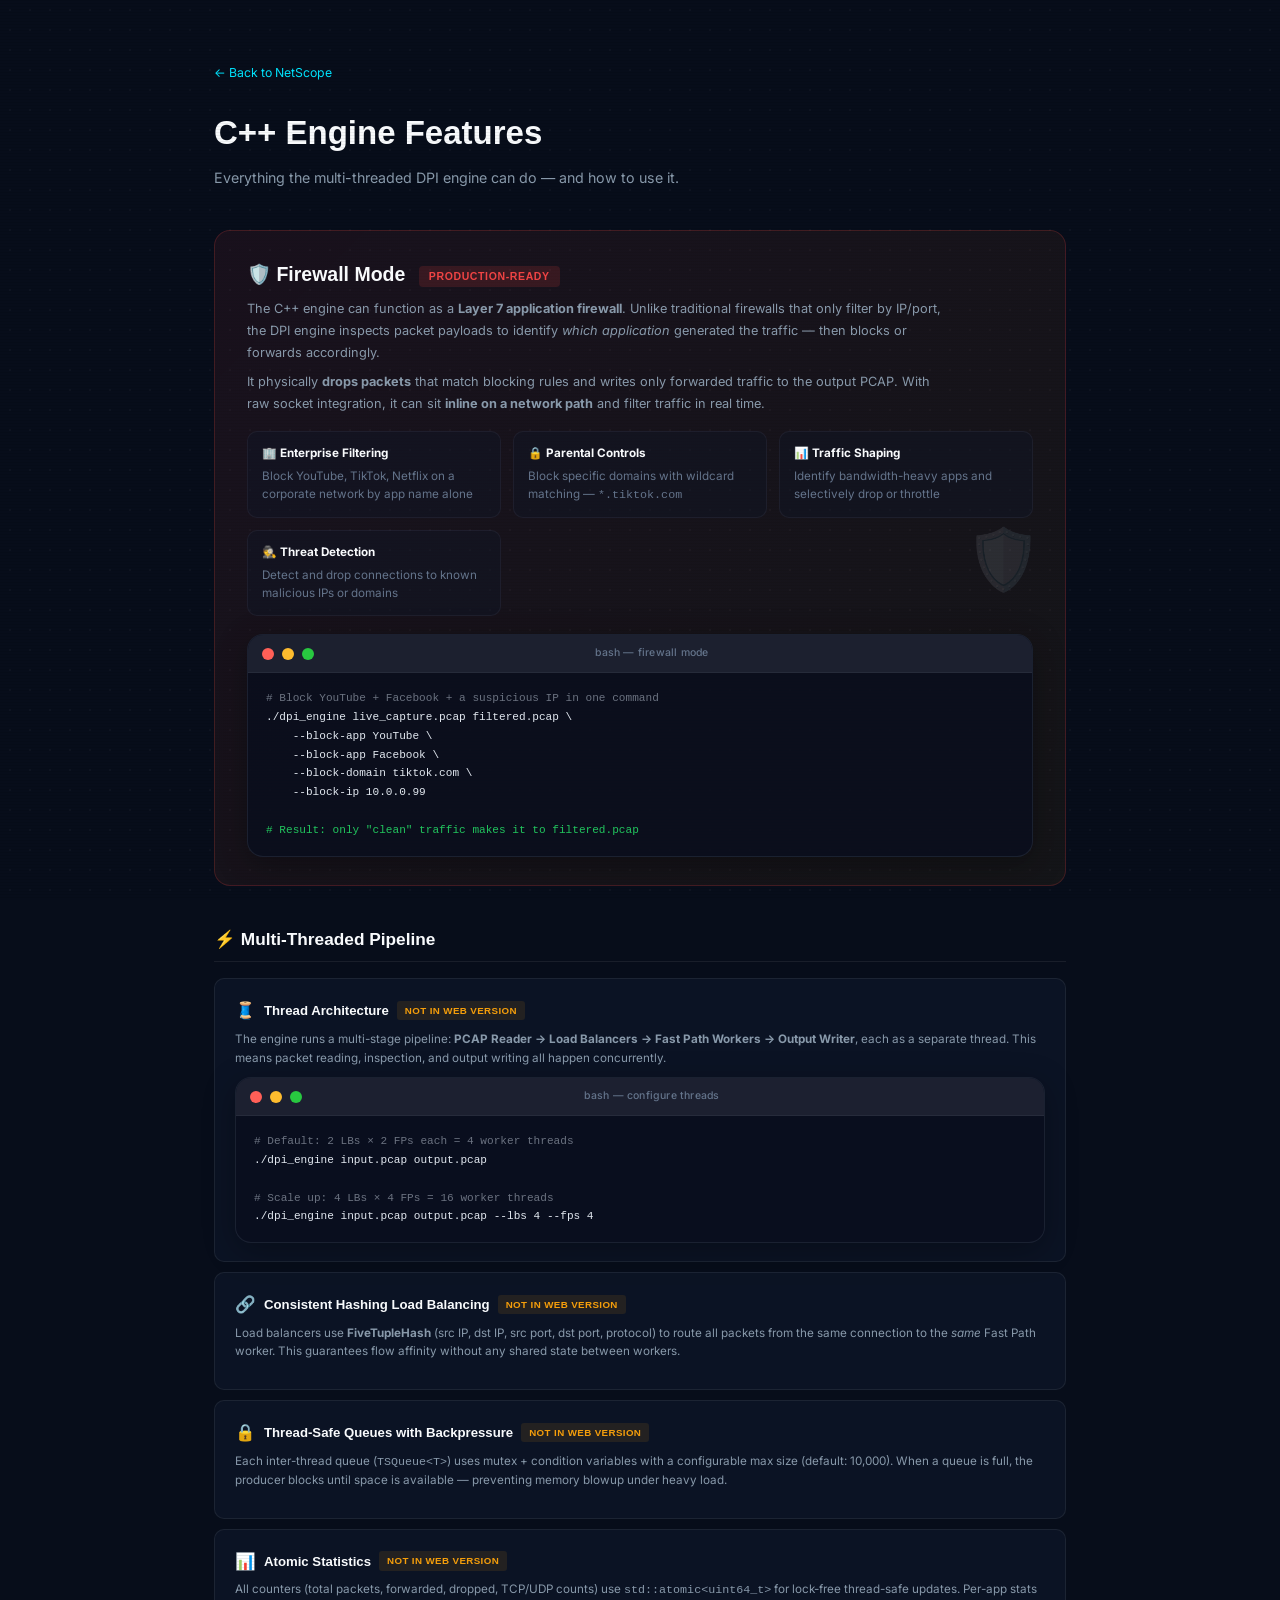
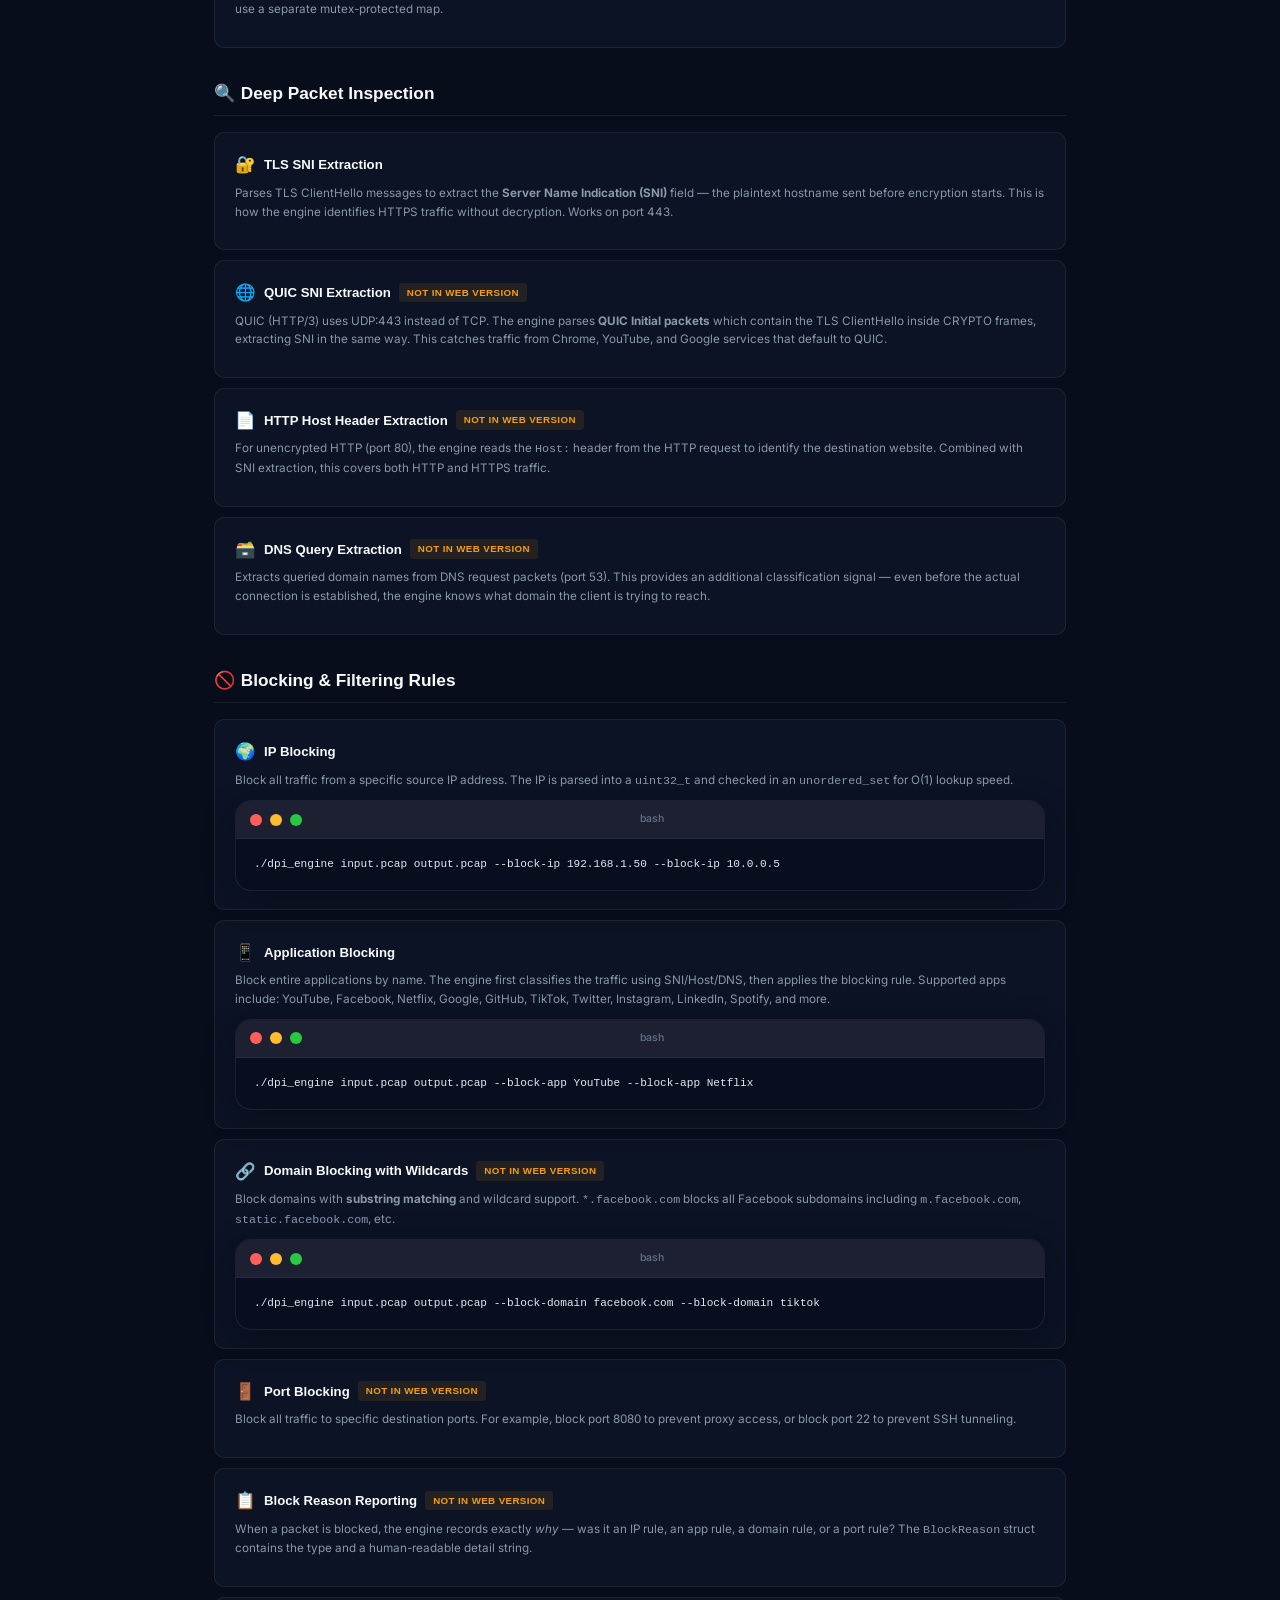
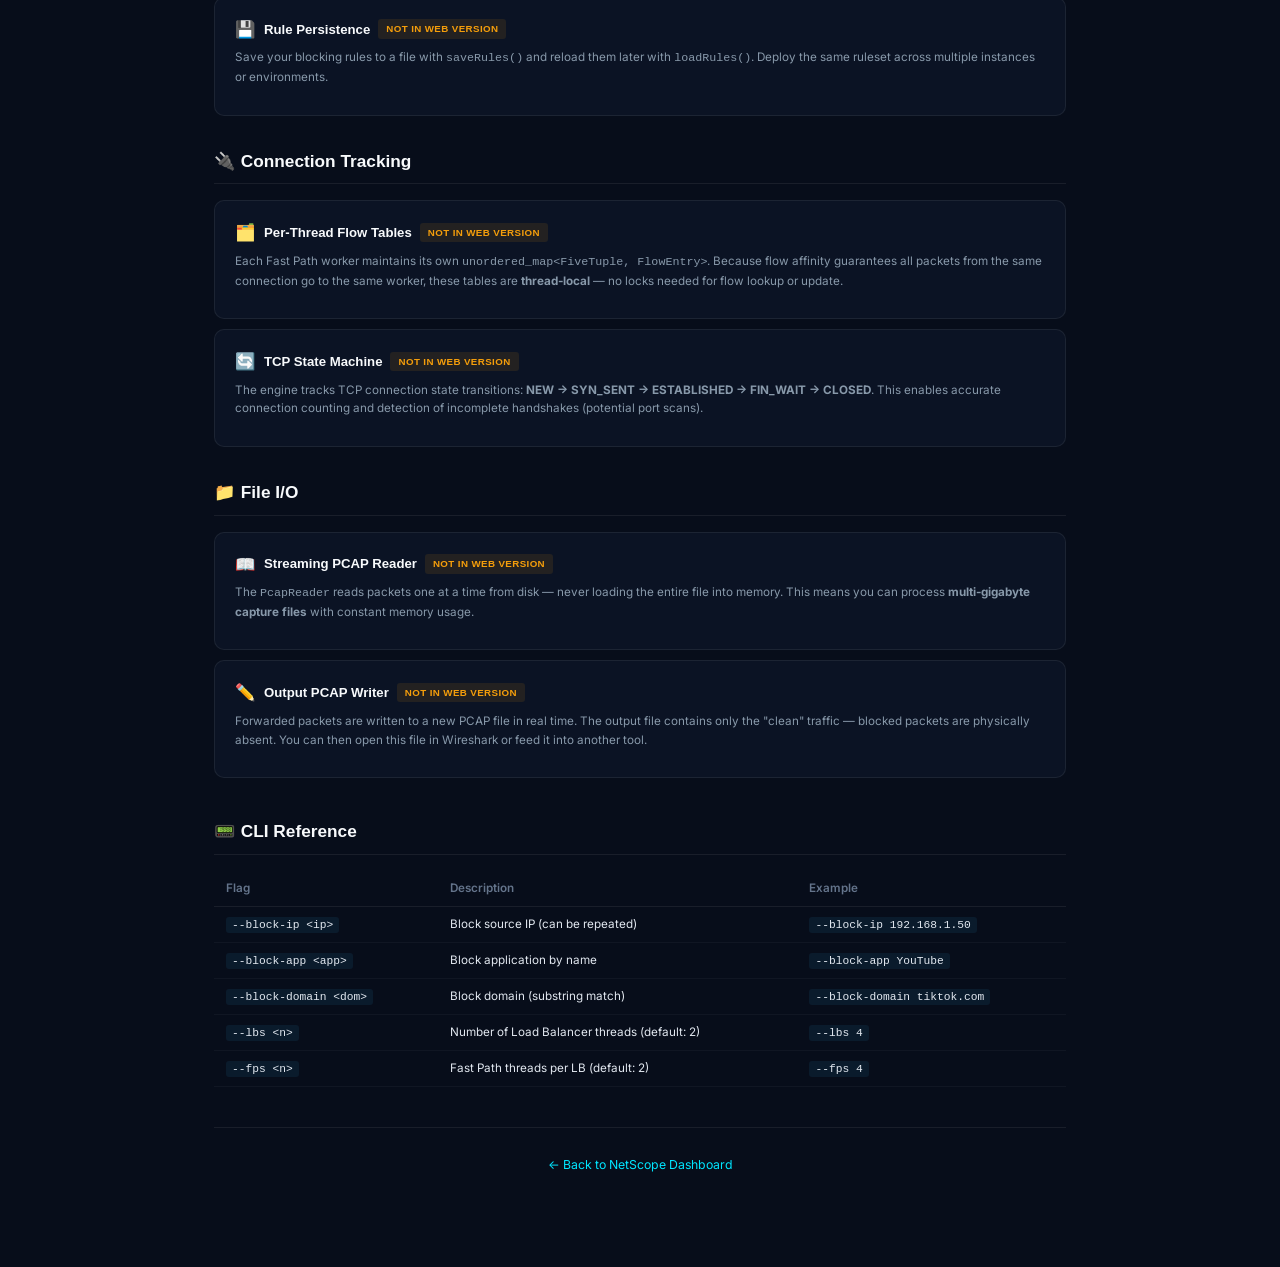
==== cpp_features/index.html @ 7f72833c "major changes in the frontend" ====
<!DOCTYPE html>
<html lang="en">

<head>
    <meta charset="UTF-8">
    <meta name="viewport" content="width=device-width, initial-scale=1.0">
    <title>NetScope — C++ Engine Features</title>
    <meta name="description" content="Full documentation of the NetScope C++ DPI Engine capabilities — multi-threaded inspection, firewall mode, QUIC parsing, and more.">
    <link rel="preconnect" href="https://fonts.googleapis.com">
    <link href="https://fonts.googleapis.com/css2?family=Inter:wght@400;500;600;700;800;900&display=swap" rel="stylesheet">
    <link rel="stylesheet" href="../style.css">
    <style>
        /* Page-specific styles */
        .cpp-page {
            max-width: 900px;
            margin: 0 auto;
            padding: 60px 24px 80px;
        }

        .cpp-page h1 {
            font-size: 2.2rem;
            font-weight: 800;
            margin-bottom: 8px;
        }

        .cpp-page .page-sub {
            color: var(--text-2);
            font-size: 0.95rem;
            margin-bottom: 40px;
        }

        .back-link {
            display: inline-flex;
            align-items: center;
            gap: 6px;
            color: var(--accent);
            font-size: 0.82rem;
            text-decoration: none;
            margin-bottom: 24px;
            transition: color 0.2s;
        }

        .back-link:hover { color: var(--text-0); }

        /* Firewall Banner */
        .firewall-banner {
            background: linear-gradient(135deg, rgba(239,68,68,0.08), rgba(245,158,11,0.06));
            border: 1px solid rgba(239, 68, 68, 0.2);
            border-radius: var(--radius-md);
            padding: 28px 32px;
            margin-bottom: 40px;
            position: relative;
            overflow: hidden;
        }

        .firewall-banner::before {
            content: '🛡️';
            position: absolute;
            right: 24px;
            top: 50%;
            transform: translateY(-50%);
            font-size: 4rem;
            opacity: 0.12;
        }

        .firewall-banner h2 {
            font-size: 1.3rem;
            font-weight: 700;
            color: var(--text-0);
            margin-bottom: 8px;
        }

        .firewall-banner .fire-tag {
            display: inline-block;
            background: rgba(239, 68, 68, 0.15);
            color: #ef4444;
            padding: 2px 10px;
            border-radius: 4px;
            font-size: 0.7rem;
            font-weight: 700;
            letter-spacing: 0.06em;
            margin-left: 8px;
            vertical-align: middle;
        }

        .firewall-banner p {
            color: var(--text-2);
            font-size: 0.85rem;
            line-height: 1.7;
            max-width: 700px;
        }

        .firewall-banner .fw-use-cases {
            display: grid;
            grid-template-columns: repeat(auto-fit, minmax(200px, 1fr));
            gap: 12px;
            margin-top: 16px;
        }

        .fw-use-case {
            background: rgba(15, 23, 42, 0.4);
            border: 1px solid rgba(148, 163, 184, 0.08);
            border-radius: var(--radius-sm);
            padding: 12px 14px;
            font-size: 0.78rem;
        }

        .fw-use-case strong {
            color: var(--text-0);
            display: block;
            margin-bottom: 4px;
        }

        .fw-use-case span {
            color: var(--text-3);
        }

        /* Feature cards */
        .feature-section {
            margin-bottom: 32px;
        }

        .feature-section h2 {
            font-size: 1.15rem;
            font-weight: 700;
            color: var(--text-0);
            margin-bottom: 16px;
            padding-bottom: 8px;
            border-bottom: 1px solid var(--surface-border);
        }

        .feature-card {
            background: var(--surface);
            border: 1px solid var(--surface-border);
            border-radius: var(--radius-sm);
            padding: 18px 20px;
            margin-bottom: 10px;
            transition: border-color 0.2s;
        }

        .feature-card:hover {
            border-color: rgba(148, 163, 184, 0.2);
        }

        .feature-card h3 {
            font-size: 0.88rem;
            font-weight: 700;
            color: var(--text-0);
            margin-bottom: 6px;
            display: flex;
            align-items: center;
            gap: 8px;
        }

        .feature-card h3 .feat-icon {
            font-size: 1.1rem;
        }

        .feature-card p {
            color: var(--text-2);
            font-size: 0.78rem;
            line-height: 1.6;
            margin-bottom: 10px;
        }

        .feature-card .not-in-web {
            display: inline-block;
            background: rgba(245, 158, 11, 0.1);
            color: #f59e0b;
            padding: 2px 8px;
            border-radius: 3px;
            font-size: 0.65rem;
            font-weight: 600;
            letter-spacing: 0.04em;
        }

        /* CLI ref */
        .cli-ref {
            margin-top: 40px;
        }

        .cli-ref h2 {
            font-size: 1.15rem;
            font-weight: 700;
            margin-bottom: 16px;
            padding-bottom: 8px;
            border-bottom: 1px solid var(--surface-border);
        }

        .cli-table {
            width: 100%;
            border-collapse: collapse;
            font-size: 0.78rem;
        }

        .cli-table th {
            text-align: left;
            color: var(--text-3);
            font-weight: 600;
            padding: 8px 12px;
            border-bottom: 1px solid var(--surface-border);
        }

        .cli-table td {
            padding: 8px 12px;
            border-bottom: 1px solid rgba(148,163,184,0.06);
            color: var(--text-1);
        }

        .cli-table code {
            background: rgba(56,189,248,0.08);
            padding: 2px 6px;
            border-radius: 3px;
            font-size: 0.75rem;
        }

        .cli-table tr:hover td {
            background: rgba(15, 23, 42, 0.3);
        }
    </style>
</head>

<body>
    <div class="cpp-page">
        <a href="../" class="back-link">← Back to NetScope</a>

        <h1>C++ Engine Features</h1>
        <p class="page-sub">Everything the multi-threaded DPI engine can do — and how to use it.</p>

        <!-- ── Firewall Banner ── -->
        <div class="firewall-banner">
            <h2>🛡️ Firewall Mode <span class="fire-tag">PRODUCTION-READY</span></h2>
            <p>The C++ engine can function as a <strong>Layer 7 application firewall</strong>. Unlike traditional
                firewalls that only filter by IP/port, the DPI engine inspects packet payloads to identify
                <em>which application</em> generated the traffic — then blocks or forwards accordingly.</p>
            <p style="margin-top:8px;">It physically <strong>drops packets</strong> that match blocking rules
                and writes only forwarded traffic to the output PCAP. With raw socket integration,
                it can sit <strong>inline on a network path</strong> and filter traffic in real time.</p>

            <div class="fw-use-cases">
                <div class="fw-use-case">
                    <strong>🏢 Enterprise Filtering</strong>
                    <span>Block YouTube, TikTok, Netflix on a corporate network by app name alone</span>
                </div>
                <div class="fw-use-case">
                    <strong>🔒 Parental Controls</strong>
                    <span>Block specific domains with wildcard matching — <code>*.tiktok.com</code></span>
                </div>
                <div class="fw-use-case">
                    <strong>📊 Traffic Shaping</strong>
                    <span>Identify bandwidth-heavy apps and selectively drop or throttle</span>
                </div>
                <div class="fw-use-case">
                    <strong>🕵️ Threat Detection</strong>
                    <span>Detect and drop connections to known malicious IPs or domains</span>
                </div>
            </div>

            <div style="margin-top: 18px;">
                <div class="terminal-window">
                    <div class="terminal-bar">
                        <span class="terminal-dot dot-red"></span>
                        <span class="terminal-dot dot-yellow"></span>
                        <span class="terminal-dot dot-green"></span>
                        <span class="terminal-title">bash — firewall mode</span>
                    </div>
                    <pre class="code-block"><span style="color:#6b7280;"># Block YouTube + Facebook + a suspicious IP in one command</span>
./dpi_engine live_capture.pcap filtered.pcap \
    --block-app YouTube \
    --block-app Facebook \
    --block-domain tiktok.com \
    --block-ip 10.0.0.99

<span style="color:#22c55e;"># Result: only "clean" traffic makes it to filtered.pcap</span></pre>
                </div>
            </div>
        </div>

        <!-- ── Multi-Threading ── -->
        <div class="feature-section">
            <h2>⚡ Multi-Threaded Pipeline</h2>

            <div class="feature-card">
                <h3><span class="feat-icon">🧵</span> Thread Architecture
                    <span class="not-in-web">NOT IN WEB VERSION</span></h3>
                <p>The engine runs a multi-stage pipeline: <strong>PCAP Reader → Load Balancers → Fast Path Workers → Output Writer</strong>,
                    each as a separate thread. This means packet reading, inspection, and output writing all happen concurrently.</p>
                <div class="terminal-window">
                    <div class="terminal-bar">
                        <span class="terminal-dot dot-red"></span>
                        <span class="terminal-dot dot-yellow"></span>
                        <span class="terminal-dot dot-green"></span>
                        <span class="terminal-title">bash — configure threads</span>
                    </div>
                    <pre class="code-block"><span style="color:#6b7280;"># Default: 2 LBs × 2 FPs each = 4 worker threads</span>
./dpi_engine input.pcap output.pcap

<span style="color:#6b7280;"># Scale up: 4 LBs × 4 FPs = 16 worker threads</span>
./dpi_engine input.pcap output.pcap --lbs 4 --fps 4</pre>
                </div>
            </div>

            <div class="feature-card">
                <h3><span class="feat-icon">🔗</span> Consistent Hashing Load Balancing
                    <span class="not-in-web">NOT IN WEB VERSION</span></h3>
                <p>Load balancers use <strong>FiveTupleHash</strong> (src IP, dst IP, src port, dst port, protocol) to route
                    all packets from the same connection to the <em>same</em> Fast Path worker. This guarantees
                    flow affinity without any shared state between workers.</p>
            </div>

            <div class="feature-card">
                <h3><span class="feat-icon">🔒</span> Thread-Safe Queues with Backpressure
                    <span class="not-in-web">NOT IN WEB VERSION</span></h3>
                <p>Each inter-thread queue (<code>TSQueue&lt;T&gt;</code>) uses mutex + condition variables with a
                    configurable max size (default: 10,000). When a queue is full, the producer blocks until space
                    is available — preventing memory blowup under heavy load.</p>
            </div>

            <div class="feature-card">
                <h3><span class="feat-icon">📊</span> Atomic Statistics
                    <span class="not-in-web">NOT IN WEB VERSION</span></h3>
                <p>All counters (total packets, forwarded, dropped, TCP/UDP counts) use <code>std::atomic&lt;uint64_t&gt;</code>
                    for lock-free thread-safe updates. Per-app stats use a separate mutex-protected map.</p>
            </div>
        </div>

        <!-- ── Deep Packet Inspection ── -->
        <div class="feature-section">
            <h2>🔍 Deep Packet Inspection</h2>

            <div class="feature-card">
                <h3><span class="feat-icon">🔐</span> TLS SNI Extraction</h3>
                <p>Parses TLS ClientHello messages to extract the <strong>Server Name Indication (SNI)</strong> field — the
                    plaintext hostname sent before encryption starts. This is how the engine identifies HTTPS traffic
                    without decryption. Works on port 443.</p>
            </div>

            <div class="feature-card">
                <h3><span class="feat-icon">🌐</span> QUIC SNI Extraction
                    <span class="not-in-web">NOT IN WEB VERSION</span></h3>
                <p>QUIC (HTTP/3) uses UDP:443 instead of TCP. The engine parses <strong>QUIC Initial packets</strong>
                    which contain the TLS ClientHello inside CRYPTO frames, extracting SNI in the same way.
                    This catches traffic from Chrome, YouTube, and Google services that default to QUIC.</p>
            </div>

            <div class="feature-card">
                <h3><span class="feat-icon">📄</span> HTTP Host Header Extraction
                    <span class="not-in-web">NOT IN WEB VERSION</span></h3>
                <p>For unencrypted HTTP (port 80), the engine reads the <code>Host:</code> header from the HTTP request
                    to identify the destination website. Combined with SNI extraction, this covers both HTTP and HTTPS traffic.</p>
            </div>

            <div class="feature-card">
                <h3><span class="feat-icon">🗃️</span> DNS Query Extraction
                    <span class="not-in-web">NOT IN WEB VERSION</span></h3>
                <p>Extracts queried domain names from DNS request packets (port 53). This provides an additional
                    classification signal — even before the actual connection is established, the engine knows
                    what domain the client is trying to reach.</p>
            </div>
        </div>

        <!-- ── Blocking & Filtering ── -->
        <div class="feature-section">
            <h2>🚫 Blocking & Filtering Rules</h2>

            <div class="feature-card">
                <h3><span class="feat-icon">🌍</span> IP Blocking</h3>
                <p>Block all traffic from a specific source IP address. The IP is parsed into a <code>uint32_t</code>
                    and checked in an <code>unordered_set</code> for O(1) lookup speed.</p>
                <div class="terminal-window">
                    <div class="terminal-bar">
                        <span class="terminal-dot dot-red"></span>
                        <span class="terminal-dot dot-yellow"></span>
                        <span class="terminal-dot dot-green"></span>
                        <span class="terminal-title">bash</span>
                    </div>
                    <pre class="code-block">./dpi_engine input.pcap output.pcap --block-ip 192.168.1.50 --block-ip 10.0.0.5</pre>
                </div>
            </div>

            <div class="feature-card">
                <h3><span class="feat-icon">📱</span> Application Blocking</h3>
                <p>Block entire applications by name. The engine first classifies the traffic using SNI/Host/DNS,
                    then applies the blocking rule. Supported apps include: YouTube, Facebook, Netflix, Google, GitHub,
                    TikTok, Twitter, Instagram, LinkedIn, Spotify, and more.</p>
                <div class="terminal-window">
                    <div class="terminal-bar">
                        <span class="terminal-dot dot-red"></span>
                        <span class="terminal-dot dot-yellow"></span>
                        <span class="terminal-dot dot-green"></span>
                        <span class="terminal-title">bash</span>
                    </div>
                    <pre class="code-block">./dpi_engine input.pcap output.pcap --block-app YouTube --block-app Netflix</pre>
                </div>
            </div>

            <div class="feature-card">
                <h3><span class="feat-icon">🔗</span> Domain Blocking with Wildcards
                    <span class="not-in-web">NOT IN WEB VERSION</span></h3>
                <p>Block domains with <strong>substring matching</strong> and wildcard support.
                    <code>*.facebook.com</code> blocks all Facebook subdomains including
                    <code>m.facebook.com</code>, <code>static.facebook.com</code>, etc.</p>
                <div class="terminal-window">
                    <div class="terminal-bar">
                        <span class="terminal-dot dot-red"></span>
                        <span class="terminal-dot dot-yellow"></span>
                        <span class="terminal-dot dot-green"></span>
                        <span class="terminal-title">bash</span>
                    </div>
                    <pre class="code-block">./dpi_engine input.pcap output.pcap --block-domain facebook.com --block-domain tiktok</pre>
                </div>
            </div>

            <div class="feature-card">
                <h3><span class="feat-icon">🚪</span> Port Blocking
                    <span class="not-in-web">NOT IN WEB VERSION</span></h3>
                <p>Block all traffic to specific destination ports. For example, block port 8080 to prevent proxy access,
                    or block port 22 to prevent SSH tunneling.</p>
            </div>

            <div class="feature-card">
                <h3><span class="feat-icon">📋</span> Block Reason Reporting
                    <span class="not-in-web">NOT IN WEB VERSION</span></h3>
                <p>When a packet is blocked, the engine records exactly <em>why</em> — was it an IP rule, an app rule,
                    a domain rule, or a port rule? The <code>BlockReason</code> struct contains the type and a human-readable
                    detail string.</p>
            </div>

            <div class="feature-card">
                <h3><span class="feat-icon">💾</span> Rule Persistence
                    <span class="not-in-web">NOT IN WEB VERSION</span></h3>
                <p>Save your blocking rules to a file with <code>saveRules()</code> and reload them later with
                    <code>loadRules()</code>. Deploy the same ruleset across multiple instances or environments.</p>
            </div>
        </div>

        <!-- ── Connection Tracking ── -->
        <div class="feature-section">
            <h2>🔌 Connection Tracking</h2>

            <div class="feature-card">
                <h3><span class="feat-icon">🗂️</span> Per-Thread Flow Tables
                    <span class="not-in-web">NOT IN WEB VERSION</span></h3>
                <p>Each Fast Path worker maintains its own <code>unordered_map&lt;FiveTuple, FlowEntry&gt;</code>.
                    Because flow affinity guarantees all packets from the same connection go to the same worker,
                    these tables are <strong>thread-local</strong> — no locks needed for flow lookup or update.</p>
            </div>

            <div class="feature-card">
                <h3><span class="feat-icon">🔄</span> TCP State Machine
                    <span class="not-in-web">NOT IN WEB VERSION</span></h3>
                <p>The engine tracks TCP connection state transitions: <strong>NEW → SYN_SENT → ESTABLISHED → FIN_WAIT → CLOSED</strong>.
                    This enables accurate connection counting and detection of incomplete handshakes (potential port scans).</p>
            </div>
        </div>

        <!-- ── I/O ── -->
        <div class="feature-section">
            <h2>📁 File I/O</h2>

            <div class="feature-card">
                <h3><span class="feat-icon">📖</span> Streaming PCAP Reader
                    <span class="not-in-web">NOT IN WEB VERSION</span></h3>
                <p>The <code>PcapReader</code> reads packets one at a time from disk — never loading the entire file
                    into memory. This means you can process <strong>multi-gigabyte capture files</strong> with constant
                    memory usage.</p>
            </div>

            <div class="feature-card">
                <h3><span class="feat-icon">✏️</span> Output PCAP Writer
                    <span class="not-in-web">NOT IN WEB VERSION</span></h3>
                <p>Forwarded packets are written to a new PCAP file in real time. The output file contains only the
                    "clean" traffic — blocked packets are physically absent. You can then open this file in
                    Wireshark or feed it into another tool.</p>
            </div>
        </div>

        <!-- ── CLI Reference ── -->
        <div class="cli-ref">
            <h2>📟 CLI Reference</h2>
            <table class="cli-table">
                <thead>
                    <tr>
                        <th>Flag</th>
                        <th>Description</th>
                        <th>Example</th>
                    </tr>
                </thead>
                <tbody>
                    <tr>
                        <td><code>--block-ip &lt;ip&gt;</code></td>
                        <td>Block source IP (can be repeated)</td>
                        <td><code>--block-ip 192.168.1.50</code></td>
                    </tr>
                    <tr>
                        <td><code>--block-app &lt;app&gt;</code></td>
                        <td>Block application by name</td>
                        <td><code>--block-app YouTube</code></td>
                    </tr>
                    <tr>
                        <td><code>--block-domain &lt;dom&gt;</code></td>
                        <td>Block domain (substring match)</td>
                        <td><code>--block-domain tiktok.com</code></td>
                    </tr>
                    <tr>
                        <td><code>--lbs &lt;n&gt;</code></td>
                        <td>Number of Load Balancer threads (default: 2)</td>
                        <td><code>--lbs 4</code></td>
                    </tr>
                    <tr>
                        <td><code>--fps &lt;n&gt;</code></td>
                        <td>Fast Path threads per LB (default: 2)</td>
                        <td><code>--fps 4</code></td>
                    </tr>
                </tbody>
            </table>
        </div>

        <div style="margin-top:40px;padding-top:24px;border-top:1px solid var(--surface-border);text-align:center;">
            <a href="../" class="back-link">← Back to NetScope Dashboard</a>
        </div>
    </div>
</body>

</html>
---- style.css ----
/* ═══════════════════════════════════════════════════════════════════════════
   DPI Dashboard — Premium Dark Theme
   ═══════════════════════════════════════════════════════════════════════════ */

/* ─── Design Tokens ───────────────────────────────────────────────────────── */

:root {
    /* Background layers - Cyberpunk Industrial */
    --bg-0: #070d1a;
    --bg-1: #0f172a;
    --bg-2: #1e293b;
    --bg-3: #334155;

    /* Surface (glassmorphism) - More frosted, sharper borders */
    --surface: rgba(15, 23, 42, 0.65);
    --surface-hover: rgba(30, 41, 59, 0.75);
    --surface-border: rgba(255, 255, 255, 0.07);
    --surface-glow: rgba(0, 229, 255, 0.08);

    /* Text */
    --text-0: #f8fafc;
    --text-1: #e2e8f0;
    --text-2: #8899aa;
    --text-3: #64748b;

    /* Accents - Cyberpunk/Neon vibes */
    --accent: #00e5ff;
    --accent-dim: #00a8cc;
    --accent-glow: rgba(0, 229, 255, 0.35);
    --accent-sec: #ff3d6e;
    --success: #10b981;
    --danger: #f43f5e;
    --warning: #f59e0b;

    /* Gradients */
    --brand-grad: linear-gradient(135deg, var(--accent), var(--accent-sec));

    /* Radius & Spacing */
    --radius-sm: 10px;
    --radius-md: 16px;
    --radius-lg: 24px;

    /* Transitions */
    --ease: cubic-bezier(0.16, 1, 0.3, 1);
}

/* ─── Reset & Base ────────────────────────────────────────────────────────── */

*,
*::before,
*::after {
    box-sizing: border-box;
    margin: 0;
    padding: 0;
}

html {
    font-size: 15px;
    scroll-behavior: smooth;
}

body {
    font-family: 'Inter', -apple-system, BlinkMacSystemFont, sans-serif;
    background: var(--bg-0);
    color: var(--text-1);
    line-height: 1.6;
    min-height: 100vh;
    overflow-x: hidden;
}

body::before {
    content: '';
    position: fixed;
    inset: 0;
    background-image: 
        radial-gradient(rgba(255, 255, 255, 0.03) 1px, transparent 1px),
        linear-gradient(rgba(0, 0, 0, 0.05) 1px, transparent 1px);
    background-size: 20px 20px, 100% 3px;
    pointer-events: none;
    z-index: 0;
}

/* ─── Typography ──────────────────────────────────────────────────────────── */

h1,
h2,
h3,
h4 {
    font-family: 'Syne', sans-serif;
    color: var(--text-0);
    font-weight: 700;
}

.gradient-text {
    color: var(--accent);
    text-shadow: 0 0 20px rgba(0, 229, 255, 0.4);
}

@keyframes gradientShift {
    0% { background-position: 0% 50%; }
    50% { background-position: 100% 50%; }
    100% { background-position: 0% 50%; }
}

/* ─── Layout ──────────────────────────────────────────────────────────────── */

.app-container {
    position: relative;
    z-index: 1;
    max-width: 1440px;
    margin: 0 auto;
    padding: 24px 28px 60px;
}

/* ─── Header ──────────────────────────────────────────────────────────────── */

.header {
    display: flex;
    align-items: center;
    justify-content: space-between;
    padding: 20px 0 28px;
    border-bottom: 1px solid var(--surface-border);
    margin-bottom: 28px;
}

.header-left {
    display: flex;
    align-items: center;
    gap: 16px;
}

.logo-icon {
    width: 46px;
    height: 46px;
    border-radius: var(--radius-sm);
    background: linear-gradient(135deg, var(--accent), var(--accent-sec));
    display: grid;
    place-items: center;
    font-size: 22px;
    box-shadow: 0 0 20px var(--accent-glow);
}

.header h1 {
    font-size: 1.6rem;
    letter-spacing: -0.03em;
}

.header .subtitle {
    font-size: 0.82rem;
    color: var(--text-3);
    margin-top: 2px;
}

.header-right {
    display: flex;
    align-items: center;
    gap: 12px;
}

/* ─── Buttons ─────────────────────────────────────────────────────────────── */

.btn {
    display: inline-flex;
    align-items: center;
    gap: 8px;
    padding: 10px 20px;
    border-radius: var(--radius-sm);
    border: 1px solid rgba(255, 255, 255, 0.1);
    background: rgba(15, 23, 42, 0.6);
    color: var(--text-0);
    font-family: 'Outfit', sans-serif;
    font-size: 0.88rem;
    font-weight: 600;
    cursor: pointer;
    transition: all 0.3s var(--ease);
    backdrop-filter: blur(12px);
    box-shadow: inset 0 1px 0 rgba(255, 255, 255, 0.05);
}

.btn:hover {
    background: rgba(30, 41, 59, 0.8);
    border-color: var(--accent);
    box-shadow: 0 0 15px var(--accent-glow), inset 0 0 10px rgba(0, 229, 255, 0.1);
    transform: translateY(-2px);
}

.btn-primary {
    background: var(--accent);
    border: none;
    color: #030712; /* Dark color for contrast against cyan background */
    box-shadow: 0 4px 15px rgba(0, 229, 255, 0.2);
    transition: all 0.3s var(--ease);
    font-weight: 700;
}

.btn-primary:hover {
    background: #00d0e6;
    box-shadow: 0 8px 25px rgba(0, 229, 255, 0.4);
    transform: translateY(-2px);
}

.btn-danger {
    border-color: rgba(239, 68, 68, 0.3);
    color: var(--danger);
}

.btn-danger:hover {
    background: rgba(239, 68, 68, 0.12);
    border-color: var(--danger);
}

.btn-sm {
    padding: 5px 11px;
    font-size: 0.75rem;
}

/* ─── Drop Zone ───────────────────────────────────────────────────────────── */

.drop-zone {
    position: relative;
    border: 2px dashed var(--surface-border);
    border-radius: var(--radius-lg);
    background: var(--surface);
    backdrop-filter: blur(16px);
    padding: 56px 40px;
    text-align: center;
    transition: all 0.35s var(--ease);
    cursor: pointer;
    margin-bottom: 28px;
}

.drop-zone:hover,
.drop-zone.drag-over {
    border-color: var(--accent);
    background: rgba(0, 229, 255, 0.08);
    box-shadow: 0 0 30px var(--accent-glow), inset 0 0 20px rgba(0, 229, 255, 0.05);
}

.drop-zone.drag-over {
    transform: scale(1.02);
}

.drop-zone .icon {
    font-size: 3rem;
    margin-bottom: 14px;
    display: block;
    opacity: 0.7;
}

.drop-zone h2 {
    font-size: 1.25rem;
    margin-bottom: 6px;
}

.drop-zone p {
    color: var(--text-3);
    font-size: 0.85rem;
}

.drop-zone input[type="file"] {
    position: absolute;
    inset: 0;
    opacity: 0;
    cursor: pointer;
}

/* ─── Error Banner ────────────────────────────────────────────────────────── */

.error-banner {
    background: rgba(239, 68, 68, 0.1);
    border: 1px solid rgba(239, 68, 68, 0.3);
    border-radius: var(--radius-md);
    padding: 16px 22px;
    margin-bottom: 24px;
    display: none;
    align-items: flex-start;
    gap: 12px;
    animation: slideDown 0.3s var(--ease);
}

.error-banner.visible {
    display: flex;
}

.error-banner .icon {
    font-size: 1.3rem;
    flex-shrink: 0;
    margin-top: 2px;
}

.error-banner .message {
    color: var(--danger);
    font-size: 0.88rem;
    white-space: pre-line;
}

.error-banner .close-btn {
    margin-left: auto;
    background: none;
    border: none;
    color: var(--text-3);
    cursor: pointer;
    font-size: 1.1rem;
}

/* ─── Stats Cards ─────────────────────────────────────────────────────────── */

.stats-grid {
    display: grid;
    grid-template-columns: repeat(auto-fit, minmax(180px, 1fr));
    gap: 16px;
    margin-bottom: 24px;
}

.stat-card {
    background: linear-gradient(145deg, rgba(15, 23, 42, 0.8), rgba(3, 7, 18, 0.9));
    backdrop-filter: blur(20px);
    border: 1px solid var(--surface-border);
    border-radius: var(--radius-md);
    padding: 24px;
    transition: all 0.4s var(--ease);
    position: relative;
    overflow: hidden;
    box-shadow: 0 4px 20px rgba(0,0,0,0.15);
}

.stat-card::before {
    content: '';
    position: absolute;
    top: 0;
    left: 0;
    right: 0;
    height: 4px;
    background: linear-gradient(90deg, var(--card-accent, var(--accent)), transparent);
    opacity: 0.9;
}

.stat-card:hover {
    border-color: rgba(255, 255, 255, 0.15);
    background: linear-gradient(145deg, rgba(30, 41, 59, 0.8), rgba(15, 23, 42, 0.9));
    transform: translateY(-4px) scale(1.02);
    box-shadow: 0 12px 35px rgba(0, 0, 0, 0.3);
}

.stat-card .label {
    font-family: 'Outfit', sans-serif;
    font-size: 0.75rem;
    text-transform: uppercase;
    letter-spacing: 0.1em;
    color: var(--text-2);
    margin-bottom: 8px;
    font-weight: 600;
}

.stat-card .value {
    font-family: 'Outfit', sans-serif;
    font-size: 2.2rem;
    font-weight: 800;
    color: var(--text-0);
    font-variant-numeric: tabular-nums;
    text-shadow: 0 0 20px rgba(255, 255, 255, 0.1);
    margin: 4px 0;
}

.stat-card .sub {
    font-size: 0.78rem;
    color: var(--text-3);
    margin-top: 4px;
}

/* ─── Dashboard Grid ──────────────────────────────────────────────────────── */

.dashboard-grid {
    display: grid;
    grid-template-columns: 1fr 1fr;
    gap: 20px;
    margin-bottom: 24px;
}

.panel {
    background: linear-gradient(180deg, rgba(15, 23, 42, 0.6), rgba(3, 7, 18, 0.8));
    backdrop-filter: blur(24px);
    border: 1px solid var(--surface-border);
    border-radius: var(--radius-md);
    padding: 22px 24px;
    transition: all 0.3s var(--ease);
    box-shadow: inset 0 1px 0 rgba(255,255,255,0.05), 0 4px 20px rgba(0,0,0,0.2);
}

.panel:hover {
    border-color: rgba(0, 229, 255, 0.25);
    box-shadow: inset 0 1px 0 rgba(255,255,255,0.05), 0 8px 30px rgba(0, 229, 255, 0.08);
}

.panel-header {
    display: flex;
    align-items: center;
    justify-content: space-between;
    margin-bottom: 18px;
}

.panel-title {
    font-size: 0.92rem;
    font-weight: 600;
    color: var(--text-0);
    display: flex;
    align-items: center;
    gap: 8px;
}

.panel-title .icon {
    font-size: 1.05rem;
}

.panel.full-width {
    grid-column: 1 / -1;
}

/* ─── Chart Containers ────────────────────────────────────────────────────── */

.chart-container {
    position: relative;
    width: 100%;
    height: 280px;
}

.chart-container.small {
    height: 220px;
}

.chart-container.tall {
    height: 340px;
}

/* ─── Tables ──────────────────────────────────────────────────────────────── */

.data-table-wrap {
    max-height: 400px;
    overflow-y: auto;
    scrollbar-width: thin;
    scrollbar-color: var(--bg-3) transparent;
}

.data-table {
    width: 100%;
    border-collapse: collapse;
    font-size: 0.78rem;
}

.data-table th {
    text-align: left;
    padding: 12px 14px;
    font-weight: 700;
    font-family: 'Outfit', sans-serif;
    font-size: 0.75rem;
    text-transform: uppercase;
    letter-spacing: 0.08em;
    color: var(--text-2);
    border-bottom: 1px solid var(--surface-border);
    position: sticky;
    top: 0;
    background: rgba(15, 23, 42, 0.95);
    backdrop-filter: blur(12px);
    z-index: 1;
    box-shadow: 0 4px 10px rgba(0,0,0,0.1);
}

.data-table td {
    padding: 8px 12px;
    border-bottom: 1px solid rgba(148, 163, 184, 0.06);
    color: var(--text-1);
    font-variant-numeric: tabular-nums;
}

.data-table tbody tr {
    transition: background 0.15s;
}

.data-table tbody tr:hover {
    background: rgba(56, 189, 248, 0.04);
}

/* ─── App Tag ─────────────────────────────────────────────────────────────── */

.app-tag {
    display: inline-flex;
    align-items: center;
    gap: 5px;
    padding: 3px 10px;
    border-radius: 999px;
    font-size: 0.7rem;
    font-weight: 600;
    letter-spacing: 0.02em;
    white-space: nowrap;
}

.app-tag .dot {
    width: 7px;
    height: 7px;
    border-radius: 50%;
    flex-shrink: 0;
}

/* ─── Action Badges ───────────────────────────────────────────────────────── */

.badge {
    padding: 3px 10px;
    border-radius: 999px;
    font-size: 0.7rem;
    font-weight: 600;
}

.badge-forward {
    background: rgba(34, 197, 94, 0.12);
    color: var(--success);
}

.badge-blocked {
    background: rgba(239, 68, 68, 0.12);
    color: var(--danger);
}

/* ─── Payload Cell ────────────────────────────────────────────────────────── */

.payload-cell {
    display: flex;
    align-items: center;
    gap: 6px;
    max-width: 260px;
}

.payload-text {
    font-family: 'Courier New', Consolas, monospace;
    font-size: 0.68rem;
    line-height: 1.4;
    color: var(--text-2);
    background: rgba(15, 23, 42, 0.6);
    padding: 3px 8px;
    border-radius: 4px;
    max-width: 200px;
    max-height: 42px;
    overflow: hidden;
    text-overflow: ellipsis;
    white-space: nowrap;
    display: inline-block;
    cursor: default;
}

.payload-text:hover {
    max-height: 120px;
    white-space: pre-wrap;
    word-break: break-all;
    overflow-y: auto;
    position: relative;
    z-index: 2;
}

.payload-hex {
    color: var(--accent-sec);
    letter-spacing: 0.04em;
}

.payload-toggle {
    flex-shrink: 0;
    padding: 2px 7px;
    font-size: 0.6rem;
    font-weight: 700;
    border-radius: 4px;
    border: 1px solid var(--surface-border);
    background: var(--bg-2);
    color: var(--accent);
    cursor: pointer;
    transition: all 0.15s;
    white-space: nowrap;
}

.payload-toggle:hover {
    border-color: var(--accent);
    background: rgba(56, 189, 248, 0.08);
}

/* ─── Feed Controls & Filter ──────────────────────────────────────────────── */

.feed-controls {
    display: flex;
    align-items: center;
    gap: 10px;
}

.filter-select {
    padding: 5px 12px;
    border-radius: var(--radius-sm);
    border: 1px solid var(--surface-border);
    background: var(--bg-2);
    color: var(--text-1);
    font-size: 0.76rem;
    font-weight: 500;
    outline: none;
    cursor: pointer;
    transition: border-color 0.2s;
    appearance: none;
    -webkit-appearance: none;
    background-image: url("data:image/svg+xml,%3Csvg xmlns='http://www.w3.org/2000/svg' width='10' height='6'%3E%3Cpath d='M0 0l5 6 5-6z' fill='%2394a3b8'/%3E%3C/svg%3E");
    background-repeat: no-repeat;
    background-position: right 10px center;
    padding-right: 28px;
}

.filter-select:hover,
.filter-select:focus {
    border-color: var(--accent);
}

/* ─── Blocking Rules Panel ────────────────────────────────────────────────── */

.rules-section {
    margin-top: 24px;
}

.rule-input-group {
    display: flex;
    gap: 8px;
    margin-bottom: 14px;
}

.rule-input-group select,
.rule-input-group input {
    padding: 8px 14px;
    border-radius: var(--radius-sm);
    border: 1px solid var(--surface-border);
    background: var(--bg-2);
    color: var(--text-1);
    font-size: 0.82rem;
    outline: none;
    transition: border-color 0.2s;
}

.rule-input-group select:focus,
.rule-input-group input:focus {
    border-color: var(--accent);
}

.rule-input-group input {
    flex: 1;
}

.rule-chip {
    display: inline-flex;
    align-items: center;
    gap: 6px;
    padding: 5px 12px;
    border-radius: 999px;
    font-size: 0.75rem;
    font-weight: 500;
    margin: 3px 4px;
    background: rgba(239, 68, 68, 0.1);
    border: 1px solid rgba(239, 68, 68, 0.25);
    color: var(--danger);
}

.rule-chip .remove {
    cursor: pointer;
    opacity: 0.6;
    transition: opacity 0.15s;
}

.rule-chip .remove:hover {
    opacity: 1;
}

/* ─── Speed Control ───────────────────────────────────────────────────────── */

.speed-control {
    display: flex;
    align-items: center;
    gap: 10px;
    font-size: 0.8rem;
    color: var(--text-2);
}

.speed-control input[type="range"] {
    width: 100px;
    accent-color: var(--accent);
}

/* ─── Progress Bar ────────────────────────────────────────────────────────── */

.progress-bar {
    width: 100%;
    height: 4px;
    background: var(--bg-3);
    border-radius: 2px;
    overflow: hidden;
    margin-bottom: 20px;
    display: none;
}

.progress-bar.visible {
    display: block;
}

.progress-bar .fill {
    height: 100%;
    background: var(--accent);
    border-radius: 2px;
    transition: width 0.1s linear;
    box-shadow: 0 0 15px var(--accent-glow);
}

/* ─── Hidden State ────────────────────────────────────────────────────────── */

.dashboard-content {
    display: none;
}

.dashboard-content.visible {
    display: block;
}

/* ─── Empty State ─────────────────────────────────────────────────────────── */

.empty-state {
    text-align: center;
    padding: 40px 20px;
    color: var(--text-3);
    font-size: 0.85rem;
}

.empty-state .icon {
    font-size: 2rem;
    margin-bottom: 10px;
    display: block;
}

/* ─── Hero Section ────────────────────────────────────────────────────────── */

.hero {
    text-align: center;
    padding: 60px 20px 48px;
    border-bottom: 1px solid var(--surface-border);
    margin-bottom: 40px;
}

.hero-content {
    max-width: 720px;
    margin: 0 auto;
}

.hero-badges {
    display: flex;
    justify-content: center;
    gap: 8px;
    margin-bottom: 24px;
    flex-wrap: wrap;
}

.tech-badge {
    padding: 4px 14px;
    border-radius: 999px;
    font-size: 0.72rem;
    font-weight: 600;
    letter-spacing: 0.04em;
    background: rgba(56, 189, 248, 0.08);
    border: 1px solid rgba(56, 189, 248, 0.2);
    color: var(--accent);
}

.hero-title {
    font-size: 4.2rem;
    font-family: 'Outfit', sans-serif;
    font-weight: 900;
    letter-spacing: -0.02em;
    line-height: 1.1;
    margin-bottom: 16px;
    text-shadow: 0 0 40px rgba(0, 229, 255, 0.3);
}

.hero-tagline {
    font-size: 1.1rem;
    color: var(--text-2);
    font-weight: 500;
    margin-bottom: 16px;
}

.hero-description {
    color: var(--text-3);
    font-size: 0.9rem;
    line-height: 1.7;
    margin-bottom: 28px;
}

.hero-actions {
    display: flex;
    justify-content: center;
    gap: 12px;
    margin-bottom: 36px;
    flex-wrap: wrap;
}

.btn-lg {
    padding: 12px 24px;
    font-size: 0.9rem;
}

.hero-stats {
    display: flex;
    justify-content: center;
    gap: 36px;
    flex-wrap: wrap;
}

.hero-stat {
    display: flex;
    flex-direction: column;
    align-items: center;
}

.hero-stat-value {
    font-family: 'Outfit', sans-serif;
    font-size: 2rem;
    font-weight: 900;
    color: var(--text-0);
    font-variant-numeric: tabular-nums;
    text-shadow: 0 0 20px rgba(255, 255, 255, 0.1);
}

.hero-stat-label {
    font-size: 0.72rem;
    text-transform: uppercase;
    letter-spacing: 0.06em;
    color: var(--text-3);
    margin-top: 2px;
}

/* ─── Section Headers ─────────────────────────────────────────────────────── */

.section-header {
    text-align: center;
    margin-bottom: 36px;
}

.section-header h2 {
    font-size: 3rem;
    margin-bottom: 10px;
}

.architecture-section .section-header h2 .gradient-text {
    color: var(--accent);
    text-shadow: none;
}

.section-subtitle {
    color: var(--text-2);
    font-size: 0.92rem;
    max-width: 640px;
    margin: 0 auto;
    line-height: 1.7;
}

/* ─── Architecture Section ────────────────────────────────────────────────── */

.architecture-section {
    padding: 48px 0;
    border-bottom: 1px solid var(--surface-border);
    margin-bottom: 40px;
}

/* Pipeline Diagram */
.arch-pipeline {
    display: flex;
    align-items: center;
    justify-content: center;
    gap: 16px;
    flex-wrap: wrap;
    padding: 10px 0;
    margin-bottom: 40px;
    background: transparent;
}

.arch-stage {
    display: flex;
    flex-direction: column;
    align-items: center;
    padding: 14px 20px;
    border-radius: var(--radius-sm);
    background: transparent;
    border: 1px dashed rgba(255, 255, 255, 0.15);
    transition: all 0.3s var(--ease);
    min-width: 120px;
}

.arch-stage:hover {
    border-color: var(--accent);
    transform: translateY(-2px);
    background: rgba(0, 229, 255, 0.05);
}

.arch-stage-icon {
    display: none;
}

.arch-stage-label {
    font-family: 'Outfit', sans-serif;
    font-size: 0.85rem;
    font-weight: 600;
    color: var(--text-0);
    text-align: center;
}

.arch-stage-threads {
    font-size: 0.66rem;
    color: var(--text-3);
    margin-top: 4px;
    text-transform: uppercase;
    letter-spacing: 0.05em;
}

.arch-arrow {
    color: rgba(0, 229, 255, 0.4);
    flex-shrink: 0;
    animation: flowPulse 2s ease-in-out infinite;
}

@keyframes flowPulse {
    0%, 100% { opacity: 0.3; filter: drop-shadow(0 0 2px transparent); }
    50% { opacity: 1; color: var(--accent); filter: drop-shadow(0 0 8px var(--accent)); }
}

/* Stage Detail Cards */
.arch-details-grid {
    display: grid;
    grid-template-columns: 1fr 1fr;
    gap: 18px;
    margin-bottom: 28px;
}

.arch-detail-card {
    background: rgba(15, 23, 42, 0.4);
    backdrop-filter: blur(10px);
    border: 1px solid var(--surface-border);
    border-radius: 0;
    padding: 24px 22px;
    position: relative;
    transition: all 0.3s var(--ease);
}

.arch-detail-card:hover {
    border-color: rgba(0, 229, 255, 0.3);
    transform: translateY(-4px);
    box-shadow: inset 0 0 20px rgba(0, 229, 255, 0.05), 0 12px 30px rgba(0, 0, 0, 0.3);
}

.arch-detail-num {
    font-size: 0.85rem;
    font-weight: 700;
    font-family: 'JetBrains Mono', monospace;
    color: var(--bg-0);
    background: var(--accent);
    padding: 4px 8px;
    display: inline-block;
    margin-bottom: 12px;
    line-height: 1;
}

.arch-detail-card h3 {
    font-family: 'Syne', sans-serif;
    font-size: 1.1rem;
    color: #ffffff;
    font-weight: 700;
    margin-bottom: 10px;
}

.arch-detail-card p {
    color: #8899aa;
    font-family: 'Inter', sans-serif;
    font-size: 0.82rem;
    line-height: 1.65;
    margin-bottom: 14px;
}

.arch-detail-card code {
    background: rgba(3, 7, 18, 0.8);
    color: var(--accent);
    padding: 3px 8px;
    border-radius: 999px;
    font-family: 'JetBrains Mono', monospace;
    font-size: 0.72rem;
}

.arch-detail-tag {
    font-family: 'JetBrains Mono', monospace;
    font-size: 0.65rem;
    color: rgba(255, 255, 255, 0.4);
    text-transform: uppercase;
    letter-spacing: 0.1em;
    padding-top: 10px;
    border-top: 1px solid rgba(255, 255, 255, 0.05);
}

/* Design Decision Cards */
.arch-decisions {
    margin-bottom: 8px;
}

.arch-decisions>h3 {
    font-size: 1.05rem;
    color: var(--text-0);
    margin-bottom: 18px;
    text-align: center;
}

.decision-grid {
    display: grid;
    grid-template-columns: repeat(2, 1fr);
    gap: 16px;
}

.decision-card {
    background: rgba(15, 23, 42, 0.4);
    border: 1px solid var(--surface-border);
    border-radius: 0;
    padding: 22px 20px;
    transition: all 0.3s var(--ease);
}

.decision-card:hover, .decision-card.active {
    border-color: rgba(255, 61, 110, 0.5); /* hot pink glow */
    transform: translateY(-4px);
    box-shadow: 0 0 20px rgba(255, 61, 110, 0.15), inset 0 0 10px rgba(255, 61, 110, 0.1);
}

.decision-icon {
    font-size: 1.6rem;
    margin-bottom: 10px;
}

.decision-card h4 {
    font-family: 'Syne', sans-serif;
    font-size: 0.95rem;
    color: #ffffff;
    margin-bottom: 8px;
}

.decision-card p {
    color: #8899aa;
    font-family: 'Inter', sans-serif;
    font-size: 0.8rem;
    line-height: 1.6;
}

@keyframes fadeUpScroll {
    from { opacity: 0; transform: translateY(30px); }
    to { opacity: 1; transform: translateY(0); }
}

.fade-in-scroll {
    opacity: 0;
    transform: translateY(30px);
}

.fade-in-scroll.is-visible {
    animation: fadeUpScroll 1s cubic-bezier(0.16, 1, 0.3, 1) forwards;
}

/* ─── Packet Processing Pipeline ──────────────────────────────────────────── */

.pipeline-section {
    margin-top: 36px;
    margin-bottom: 36px;
}

.pipeline-section>h3 {
    font-size: 1.15rem;
    color: var(--text-0);
    text-align: center;
    margin-bottom: 8px;
}

.pipeline-intro {
    text-align: center;
    color: var(--text-3);
    font-size: 0.85rem;
    margin-bottom: 28px;
}

.vertical-pipeline {
    max-width: 620px;
    margin: 0 auto;
}

.vp-step {
    display: flex;
    align-items: flex-start;
    gap: 20px;
}

.vp-node {
    flex-shrink: 0;
    width: 130px;
    padding: 10px 14px;
    border-radius: var(--radius-sm);
    background: var(--surface);
    border: 1px solid var(--surface-border);
    font-size: 0.8rem;
    font-weight: 700;
    color: var(--text-0);
    text-align: center;
    transition: all 0.25s var(--ease);
    backdrop-filter: blur(12px);
}

.vp-node:hover {
    border-color: rgba(56, 189, 248, 0.3);
    transform: translateX(3px);
    box-shadow: 0 4px 16px rgba(0, 0, 0, 0.2);
}

.vp-node.entry {
    background: rgba(56, 189, 248, 0.08);
    border-color: rgba(56, 189, 248, 0.25);
    color: var(--accent);
}

.vp-node.exit {
    background: rgba(255, 61, 110, 0.08); /* hot pink from --accent-sec */
    border-color: rgba(255, 61, 110, 0.25);
    color: var(--accent-sec);
}

.vp-node.highlight-node {
    background: rgba(34, 197, 94, 0.06);
    border-color: rgba(34, 197, 94, 0.25);
    color: var(--success);
    box-shadow: 0 0 16px rgba(34, 197, 94, 0.08);
}

.vp-desc {
    display: flex;
    flex-direction: column;
    gap: 3px;
    padding-top: 6px;
}

.vp-desc strong {
    font-size: 0.84rem;
    color: var(--text-0);
}

.vp-desc span {
    font-size: 0.78rem;
    color: var(--text-3);
    line-height: 1.5;
}

.vp-desc code {
    display: inline-block;
    margin-top: 4px;
    padding: 3px 10px;
    border-radius: 4px;
    background: rgba(15, 23, 42, 0.6);
    color: var(--accent);
    font-size: 0.7rem;
    font-family: 'Courier New', Consolas, monospace;
    letter-spacing: 0.02em;
}

.vp-connector {
    width: 2px;
    height: 20px;
    margin: 0 0 0 64px;
    background: repeating-linear-gradient(to bottom,
            var(--text-3) 0px,
            var(--text-3) 4px,
            transparent 4px,
            transparent 8px);
    opacity: 0.4;
}

/* ─── Capabilities Section ────────────────────────────────────────────────── */

.capabilities-section {
    margin-top: 36px;
}

.capabilities-section>h3 {
    font-size: 1.15rem;
    color: var(--text-0);
    text-align: center;
    margin-bottom: 8px;
}

.capabilities-intro {
    text-align: center;
    color: var(--text-2);
    font-size: 0.85rem;
    line-height: 1.6;
    max-width: 640px;
    margin: 0 auto 6px;
}

.capabilities-table td {
    vertical-align: top;
}

.cap-status {
    display: block;
    font-size: 0.78rem;
    font-weight: 700;
    margin-bottom: 2px;
}

.cap-status.yes {
    color: var(--success);
}

.cap-status.no {
    color: var(--danger);
}

.cap-status.partial {
    color: var(--warning);
}

.cap-note {
    display: block;
    font-size: 0.7rem;
    color: var(--text-3);
    line-height: 1.4;
}

.capabilities-summary {
    text-align: center;
    margin-top: 20px;
    font-size: 0.82rem;
    color: var(--text-2);
    line-height: 1.6;
    max-width: 700px;
    margin-left: auto;
    margin-right: auto;
}

/* ─── TLS SNI Section ─────────────────────────────────────────────────────── */

.sni-section {
    margin-top: 36px;
    margin-bottom: 36px;
}

.sni-section>h3 {
    font-size: 1.15rem;
    color: var(--text-0);
    text-align: center;
    margin-bottom: 8px;
}

.sni-intro {
    text-align: center;
    color: var(--text-3);
    font-size: 0.85rem;
    margin-bottom: 28px;
}

.sni-grid {
    display: grid;
    grid-template-columns: 1fr 1fr;
    gap: 24px;
}

.sni-explainer h4,
.sni-diagram-wrap h4 {
    font-size: 0.9rem;
    color: var(--text-0);
    margin-bottom: 8px;
    margin-top: 18px;
}

.sni-explainer h4:first-child,
.sni-diagram-wrap h4:first-child {
    margin-top: 0;
}

.sni-explainer p {
    color: var(--text-2);
    font-size: 0.82rem;
    line-height: 1.6;
    margin-bottom: 10px;
}

.sni-explainer code {
    background: rgba(56, 189, 248, 0.08);
    color: var(--accent);
    padding: 2px 6px;
    border-radius: 4px;
    font-size: 0.76rem;
}

.sni-match-list {
    list-style: none;
    padding: 0;
    display: flex;
    flex-direction: column;
    gap: 6px;
}

.sni-match-list li {
    font-size: 0.8rem;
    color: var(--text-2);
    display: flex;
    align-items: center;
    gap: 8px;
}

.sni-match-list code {
    background: rgba(15, 23, 42, 0.6);
    color: var(--accent);
    padding: 3px 8px;
    border-radius: 4px;
    font-size: 0.72rem;
    font-family: 'Courier New', Consolas, monospace;
}

.match-app {
    font-weight: 700;
    color: var(--text-0);
    padding: 2px 10px;
    border-radius: 4px;
    background: rgba(56, 189, 248, 0.06);
    font-size: 0.74rem;
}

/* Tree Diagram */
.sni-tree {
    background: var(--surface);
    border: 1px solid var(--surface-border);
    border-radius: var(--radius-md);
    padding: 20px;
    font-size: 0.78rem;
    font-family: 'Courier New', Consolas, monospace;
}

.tree-root {
    font-weight: 700;
    color: var(--accent);
    padding: 6px 12px;
    background: rgba(56, 189, 248, 0.08);
    border-radius: 4px;
    display: inline-block;
    margin-bottom: 6px;
}

.tree-branch {
    padding-left: 24px;
    border-left: 2px solid rgba(148, 163, 184, 0.15);
    margin-left: 12px;
}

.tree-node {
    color: var(--text-1);
    font-weight: 600;
    padding: 4px 0;
    position: relative;
}

.tree-node::before {
    content: '├─ ';
    color: var(--text-3);
}

.tree-leaf {
    color: var(--text-3);
    padding: 2px 0;
}

.tree-leaf::before {
    content: '├─ ';
    color: rgba(148, 163, 184, 0.3);
}

.tree-leaf:last-child::before {
    content: '└─ ';
}

.highlight-leaf {
    color: var(--success) !important;
    font-weight: 700;
}

.sni-value {
    color: var(--warning) !important;
    font-weight: 600;
}

.sni-value strong {
    color: #f59e0b;
}

/* Terminal Window Chrome */
.terminal-window {
    border-radius: var(--radius-md);
    overflow: hidden;
    background: rgba(10, 15, 30, 0.85);
    border: 1px solid rgba(148, 163, 184, 0.12);
    box-shadow: 0 8px 32px rgba(0, 0, 0, 0.3);
}

.terminal-bar {
    display: flex;
    align-items: center;
    gap: 8px;
    padding: 10px 14px;
    background: rgba(30, 35, 50, 0.9);
    border-bottom: 1px solid rgba(148, 163, 184, 0.08);
}

.terminal-dot {
    width: 12px;
    height: 12px;
    border-radius: 50%;
    flex-shrink: 0;
}

.dot-red    { background: #ff5f57; }
.dot-yellow { background: #febc2e; }
.dot-green  { background: #28c840; }

.terminal-title {
    flex: 1;
    text-align: center;
    font-size: 0.7rem;
    color: var(--text-3);
    font-weight: 500;
    letter-spacing: 0.02em;
    margin-right: 36px;
}

.terminal-window .code-block {
    border: none;
    border-radius: 0;
    background: transparent;
}

/* Code Blocks */
.code-block {
    background: rgba(10, 15, 30, 0.7);
    border: 1px solid rgba(148, 163, 184, 0.1);
    border-radius: var(--radius-sm);
    padding: 16px 18px;
    font-family: 'Courier New', Consolas, monospace;
    font-size: 0.74rem;
    line-height: 1.7;
    color: var(--text-1);
    overflow-x: auto;
    white-space: pre;
    margin: 0;
}

.code-comment {
    color: #6b7280;
}

.code-keyword {
    color: #a78bfa;
}

.code-num {
    color: #f59e0b;
}

/* ─── Build & Run Section ─────────────────────────────────────────────────── */

.build-section {
    margin-top: 36px;
}

.build-section>h3 {
    font-size: 1.15rem;
    color: var(--text-0);
    text-align: center;
    margin-bottom: 8px;
}

.build-intro {
    text-align: center;
    color: var(--text-3);
    font-size: 0.85rem;
    margin-bottom: 24px;
}

.build-grid {
    display: grid;
    grid-template-columns: 1fr 1fr;
    gap: 18px;
    margin-bottom: 20px;
}

.build-card {
    background: var(--surface);
    border: 1px solid var(--surface-border);
    border-radius: var(--radius-md);
    padding: 20px;
    backdrop-filter: blur(12px);
}

.build-card.full-span {
    grid-column: 1 / -1;
}

.build-card-label {
    font-size: 0.68rem;
    text-transform: uppercase;
    letter-spacing: 0.06em;
    color: var(--accent);
    font-weight: 700;
    margin-bottom: 12px;
}

.build-note {
    margin-top: 12px;
    font-size: 0.78rem;
    color: var(--text-3);
    line-height: 1.5;
}

.build-note code {
    background: rgba(56, 189, 248, 0.08);
    color: var(--accent);
    padding: 1px 5px;
    border-radius: 3px;
    font-size: 0.72rem;
}

.output-block {
    font-size: 0.68rem;
    line-height: 1.5;
    color: #22c55e;
    letter-spacing: 0.01em;
}

.build-explanation {
    background: var(--surface);
    border: 1px solid var(--surface-border);
    border-radius: var(--radius-md);
    padding: 22px 24px;
    margin-top: 12px;
}

.build-explanation h4 {
    font-size: 0.9rem;
    color: var(--text-0);
    margin-bottom: 10px;
}

.build-explanation p {
    color: var(--text-2);
    font-size: 0.82rem;
    line-height: 1.65;
}

@media (max-width: 900px) {
    .sni-grid {
        grid-template-columns: 1fr;
    }

    .build-grid {
        grid-template-columns: 1fr;
    }
}

/* ─── Showcase (shared) ───────────────────────────────────────────────────── */

.showcase-card {
    background: linear-gradient(180deg, rgba(15, 23, 42, 0.6), rgba(3, 7, 18, 0.8));
    backdrop-filter: blur(24px);
    border: 1px solid var(--surface-border);
    border-radius: var(--radius-md);
    padding: 28px 26px;
    transition: all 0.3s var(--ease);
    box-shadow: inset 0 1px 0 rgba(255,255,255,0.05), 0 4px 20px rgba(0,0,0,0.2);
}

.showcase-card:hover {
    border-color: rgba(0, 229, 255, 0.25);
    box-shadow: 0 8px 30px rgba(0, 229, 255, 0.08);
}

.showcase-card-icon {
    font-size: 2rem;
    margin-bottom: 14px;
}

.showcase-card h3 {
    font-size: 1.05rem;
    color: var(--text-0);
    margin-bottom: 12px;
}

.compare-table {
    width: 100%;
    border-collapse: collapse;
    margin: 16px 0 12px;
    font-size: 0.8rem;
}

.compare-table th {
    text-align: left;
    padding: 10px 14px;
    font-size: 0.72rem;
    text-transform: uppercase;
    letter-spacing: 0.05em;
    color: var(--text-3);
    border-bottom: 1px solid var(--surface-border);
    background: rgba(15, 23, 42, 0.3);
}

.compare-table td {
    padding: 10px 14px;
    border-bottom: 1px solid rgba(148, 163, 184, 0.06);
    color: var(--text-1);
}

.compare-table code {
    background: rgba(56, 189, 248, 0.08);
    color: var(--accent);
    padding: 2px 6px;
    border-radius: 4px;
    font-size: 0.76rem;
}

.compare-table tbody tr:hover {
    background: rgba(56, 189, 248, 0.04);
}

.showcase-footnote {
    margin-top: 8px;
    font-size: 0.78rem;
    color: var(--text-3);
    font-style: italic;
}

.showcase-footer {
    display: flex;
    justify-content: center;
    gap: 14px;
}

/* ─── Responsive (new sections) ───────────────────────────────────────────── */

@media (max-width: 900px) {
    .hero-title {
        font-size: 2.4rem;
    }

    .hero-stats {
        gap: 24px;
    }

    .arch-pipeline {
        flex-direction: column;
        align-items: center;
    }

    .arch-arrow {
        transform: rotate(90deg);
    }

    .arch-details-grid {
        grid-template-columns: 1fr;
    }

    .decision-grid {
        grid-template-columns: 1fr;
    }

    .showcase-footer {
        flex-direction: column;
        align-items: center;
    }
}

@media (max-width: 500px) {
    .hero {
        padding: 36px 12px 32px;
    }

    .hero-title {
        font-size: 2rem;
    }

    .hero-actions {
        flex-direction: column;
        align-items: center;
    }
}

/* ─── Animations ──────────────────────────────────────────────────────────── */

@keyframes slideDown {
    from {
        opacity: 0;
        transform: translateY(-10px);
    }

    to {
        opacity: 1;
        transform: translateY(0);
    }
}

@keyframes fadeIn {
    from {
        opacity: 0;
    }

    to {
        opacity: 1;
    }
}

@keyframes pulse {

    0%,
    100% {
        opacity: 1;
    }

    50% {
        opacity: 0.5;
    }
}

.fade-in {
    animation: fadeIn 0.4s var(--ease);
}

.processing-indicator {
    display: inline-flex;
    align-items: center;
    gap: 8px;
    color: var(--accent);
    font-size: 0.82rem;
    font-weight: 500;
}

.processing-indicator .dot {
    width: 8px;
    height: 8px;
    border-radius: 50%;
    background: var(--accent);
    animation: pulse 1.2s infinite;
}

/* ─── Responsive ──────────────────────────────────────────────────────────── */

@media (max-width: 900px) {
    .dashboard-grid {
        grid-template-columns: 1fr;
    }

    .stats-grid {
        grid-template-columns: repeat(2, 1fr);
    }

    .app-container {
        padding: 16px 14px 40px;
    }

    .header {
        flex-direction: column;
        gap: 12px;
        align-items: flex-start;
    }
}

@media (max-width: 500px) {
    .stats-grid {
        grid-template-columns: 1fr;
    }

    .rule-input-group {
        flex-direction: column;
    }
}

/* ─── Scrollbar ───────────────────────────────────────────────────────────── */

::-webkit-scrollbar {
    width: 6px;
    height: 6px;
}

::-webkit-scrollbar-track {
    background: transparent;
}

::-webkit-scrollbar-thumb {
    background: rgba(0, 229, 255, 0.2);
    border-radius: 3px;
}

::-webkit-scrollbar-thumb:hover {
    background: rgba(0, 229, 255, 0.5);
    box-shadow: 0 0 8px rgba(0, 229, 255, 0.4);
}

/* ─── Connection Flow Map ─────────────────────────────────────────────────── */

.flow-group {
    border: 1px solid var(--surface-border);
    border-radius: var(--radius-sm);
    margin-bottom: 6px;
    overflow: hidden;
    transition: border-color 0.2s var(--ease);
}

.flow-group:hover {
    border-color: rgba(148, 163, 184, 0.2);
}

.flow-group.flow-blocked {
    border-color: rgba(239, 68, 68, 0.15);
}

.flow-group-header {
    display: flex;
    align-items: center;
    justify-content: space-between;
    padding: 10px 14px;
    cursor: pointer;
    background: rgba(15, 23, 42, 0.3);
    transition: background 0.2s var(--ease);
}

.flow-group-header:hover {
    background: rgba(15, 23, 42, 0.5);
}

.flow-group-left {
    display: flex;
    align-items: center;
    gap: 10px;
}

.flow-group-count {
    font-size: 0.72rem;
    color: var(--text-3);
}

.flow-group-right {
    display: flex;
    align-items: center;
    gap: 12px;
}

.flow-group-packets,
.flow-group-bytes {
    font-size: 0.72rem;
    color: var(--text-2);
    font-variant-numeric: tabular-nums;
}

.flow-group-bytes {
    font-weight: 600;
    color: var(--text-1);
    min-width: 60px;
    text-align: right;
}

.flow-group-chevron {
    font-size: 0.7rem;
    color: var(--text-3);
    transition: transform 0.25s var(--ease);
}

.flow-group.expanded .flow-group-chevron {
    transform: rotate(90deg);
}

.flow-group-body {
    display: none;
    padding: 6px 10px 10px;
    gap: 6px;
}

.flow-group.expanded .flow-group-body {
    display: flex;
    flex-direction: column;
}

/* Byte Bar */
.flow-byte-bar-wrap {
    height: 4px;
    background: rgba(148, 163, 184, 0.06);
    border-radius: 2px;
    overflow: hidden;
}

.flow-byte-bar-wrap.group-bar {
    width: 80px;
}

.flow-byte-bar-wrap.inline {
    width: 70px;
    height: 5px;
}

.flow-byte-bar {
    height: 100%;
    border-radius: 2px;
    transition: width 0.4s var(--ease);
    box-shadow: 0 0 6px rgba(56, 189, 248, 0.15);
}

/* Flow Cards */
.flow-card {
    background: var(--surface);
    border: 1px solid var(--surface-border);
    border-radius: var(--radius-sm);
    padding: 10px 14px;
    transition: all 0.2s var(--ease);
}

.flow-card:hover {
    border-color: rgba(148, 163, 184, 0.2);
    transform: translateX(2px);
}

.flow-card-blocked {
    border-color: rgba(239, 68, 68, 0.15);
    background: rgba(239, 68, 68, 0.03);
}

.flow-card-endpoints {
    display: flex;
    align-items: center;
    gap: 10px;
    margin-bottom: 6px;
}

.flow-ep {
    font-family: 'Courier New', Consolas, monospace;
    font-size: 0.76rem;
    font-weight: 600;
}

.flow-ep.src {
    color: var(--accent);
}

.flow-ep.dst {
    color: var(--text-1);
}

.flow-port {
    color: var(--text-3);
    font-weight: 400;
}

.flow-arrow {
    flex-shrink: 0;
    display: flex;
    align-items: center;
}

.flow-card-meta {
    display: flex;
    align-items: center;
    gap: 10px;
    flex-wrap: wrap;
}

.flow-proto {
    font-size: 0.68rem;
    font-weight: 700;
    text-transform: uppercase;
    color: var(--text-3);
    letter-spacing: 0.04em;
}

.flow-sni {
    font-size: 0.72rem;
    color: var(--text-2);
    max-width: 200px;
    overflow: hidden;
    text-overflow: ellipsis;
    white-space: nowrap;
}

.flow-stats {
    font-size: 0.7rem;
    color: var(--text-3);
    font-variant-numeric: tabular-nums;
    margin-left: auto;
}

.flow-card .flow-byte-bar-wrap {
    margin-top: 6px;
}

/* Toggle button */
.btn-sm {
    font-size: 0.7rem;
    padding: 4px 10px;
    border-radius: 4px;
    background: var(--surface);
    border: 1px solid var(--surface-border);
    color: var(--text-2);
    cursor: pointer;
    transition: all 0.2s var(--ease);
}

.btn-sm:hover {
    background: rgba(56, 189, 248, 0.08);
    border-color: rgba(56, 189, 248, 0.2);
    color: var(--accent);
}

.empty-state {
    text-align: center;
    padding: 32px 16px;
    color: var(--text-3);
    font-size: 0.84rem;
}

.empty-state .icon {
    display: block;
    font-size: 1.6rem;
    margin-bottom: 8px;
}

/* ─── Toast Notifications ─────────────────────────────────────────────────── */

.toast-container {
    position: fixed;
    bottom: 24px;
    right: 24px;
    z-index: 9999;
    display: flex;
    flex-direction: column;
    gap: 8px;
    pointer-events: none;
}

.toast {
    padding: 12px 20px;
    border-radius: var(--radius-sm);
    font-size: 0.82rem;
    font-weight: 500;
    color: var(--text-0);
    background: var(--surface);
    border: 1px solid var(--surface-border);
    box-shadow: 0 8px 32px rgba(0, 0, 0, 0.4);
    backdrop-filter: blur(12px);
    transform: translateX(120%);
    opacity: 0;
    transition: all 0.35s cubic-bezier(0.34, 1.56, 0.64, 1);
    pointer-events: auto;
    max-width: 380px;
}

.toast.visible {
    transform: translateX(0);
    opacity: 1;
}

.toast-danger {
    border-color: rgba(239, 68, 68, 0.3);
    background: rgba(239, 68, 68, 0.08);
    box-shadow: 0 8px 32px rgba(239, 68, 68, 0.15);
}

.toast-warning {
    border-color: rgba(245, 158, 11, 0.3);
    background: rgba(245, 158, 11, 0.08);
    box-shadow: 0 8px 32px rgba(245, 158, 11, 0.15);
}

.toast-info {
    border-color: rgba(56, 189, 248, 0.3);
    background: rgba(56, 189, 248, 0.08);
}

/* ─── Stat Card Pulse ─────────────────────────────────────────────────────── */

@keyframes pulseDanger {
    0%   { box-shadow: 0 0 0 0 rgba(239, 68, 68, 0.4); }
    40%  { box-shadow: 0 0 20px 8px rgba(239, 68, 68, 0.2); }
    100% { box-shadow: 0 0 0 0 rgba(239, 68, 68, 0); }
}

.stat-card.pulse-danger {
    animation: pulseDanger 1.2s ease-out;
    border-color: rgba(239, 68, 68, 0.4) !important;
}
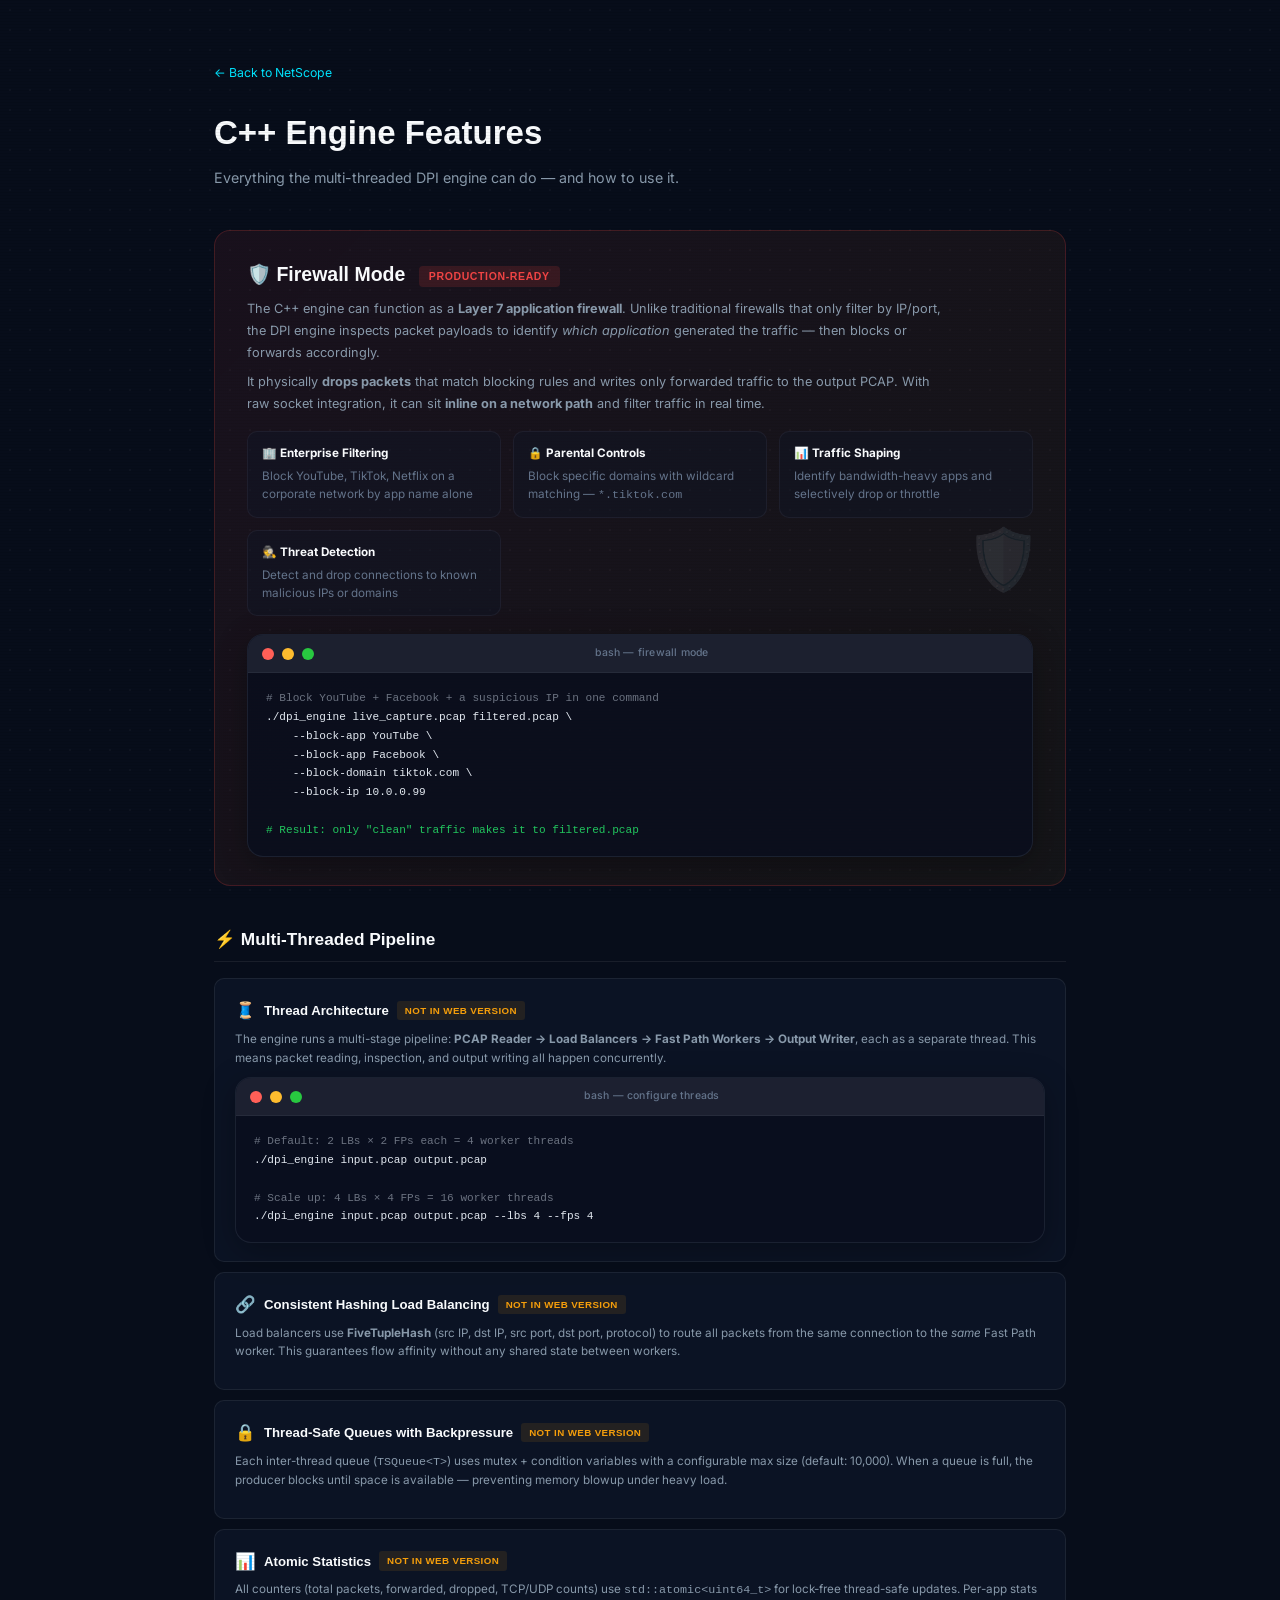
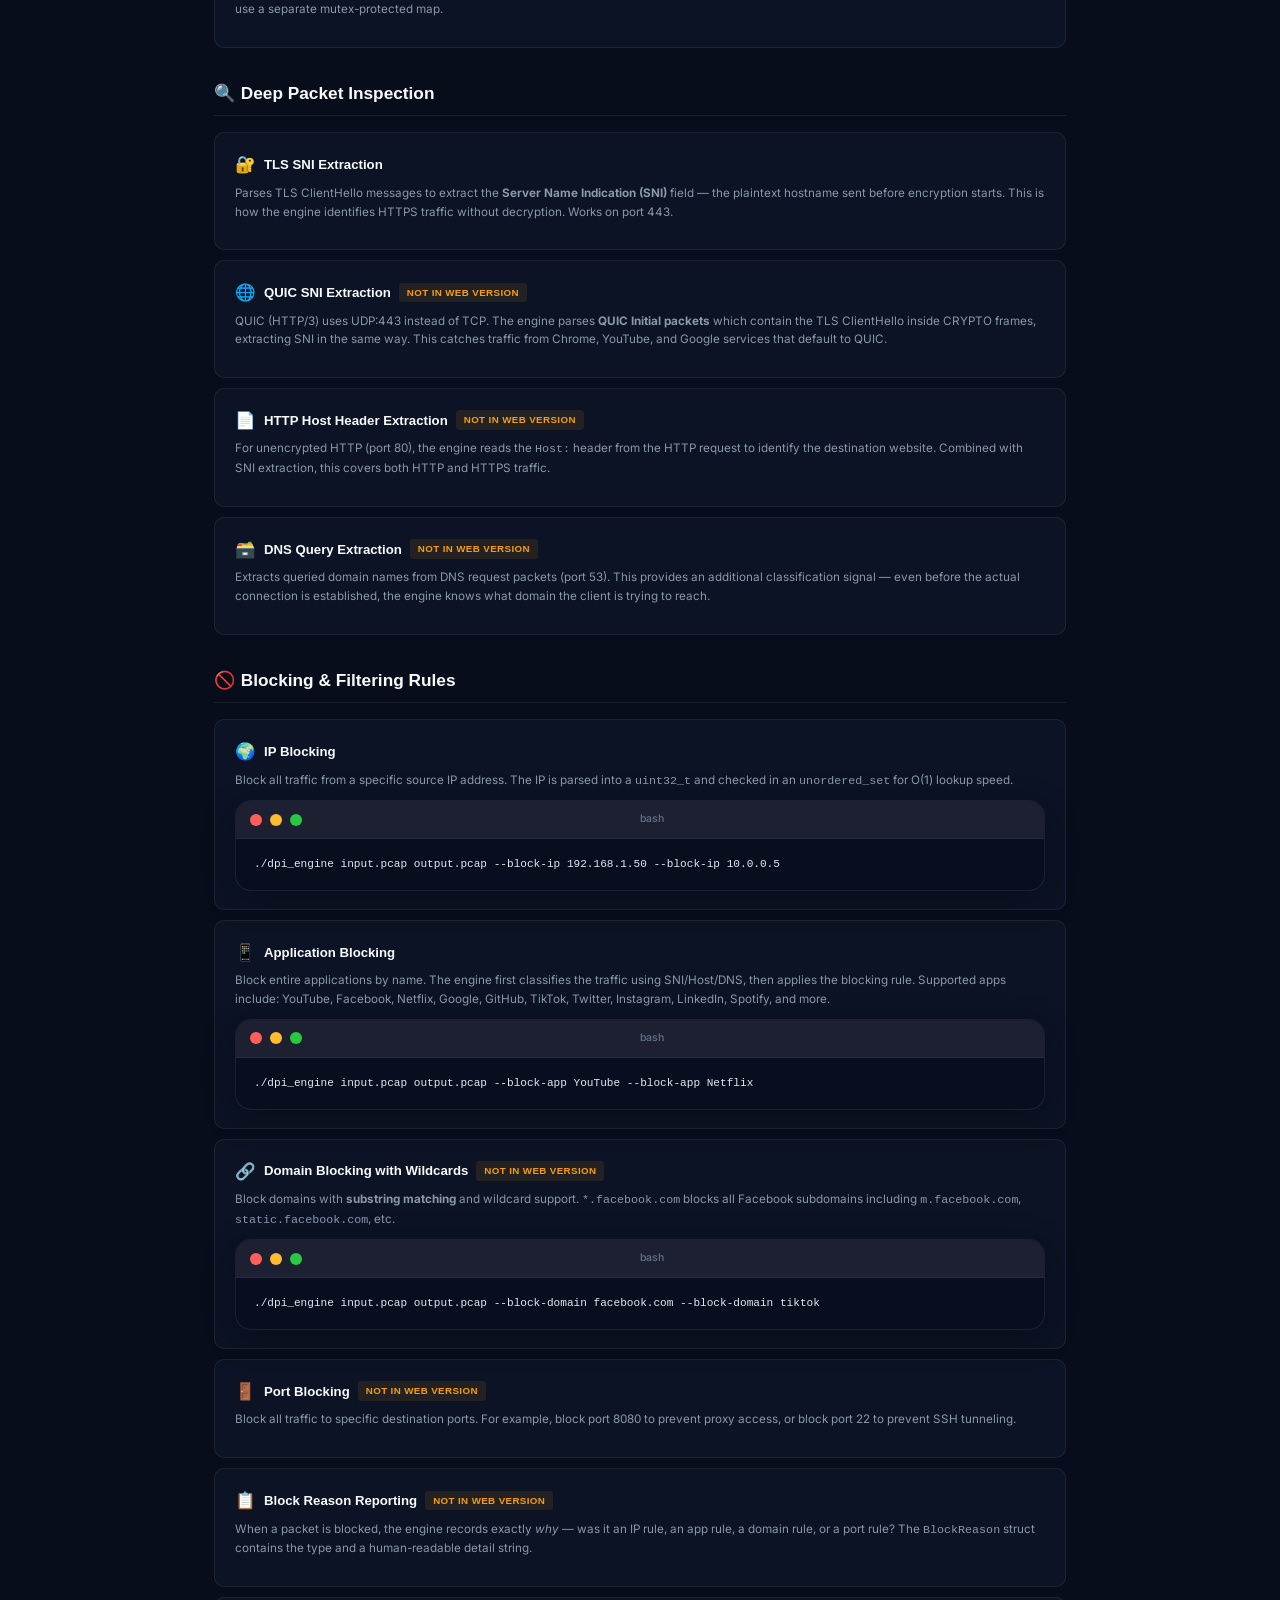
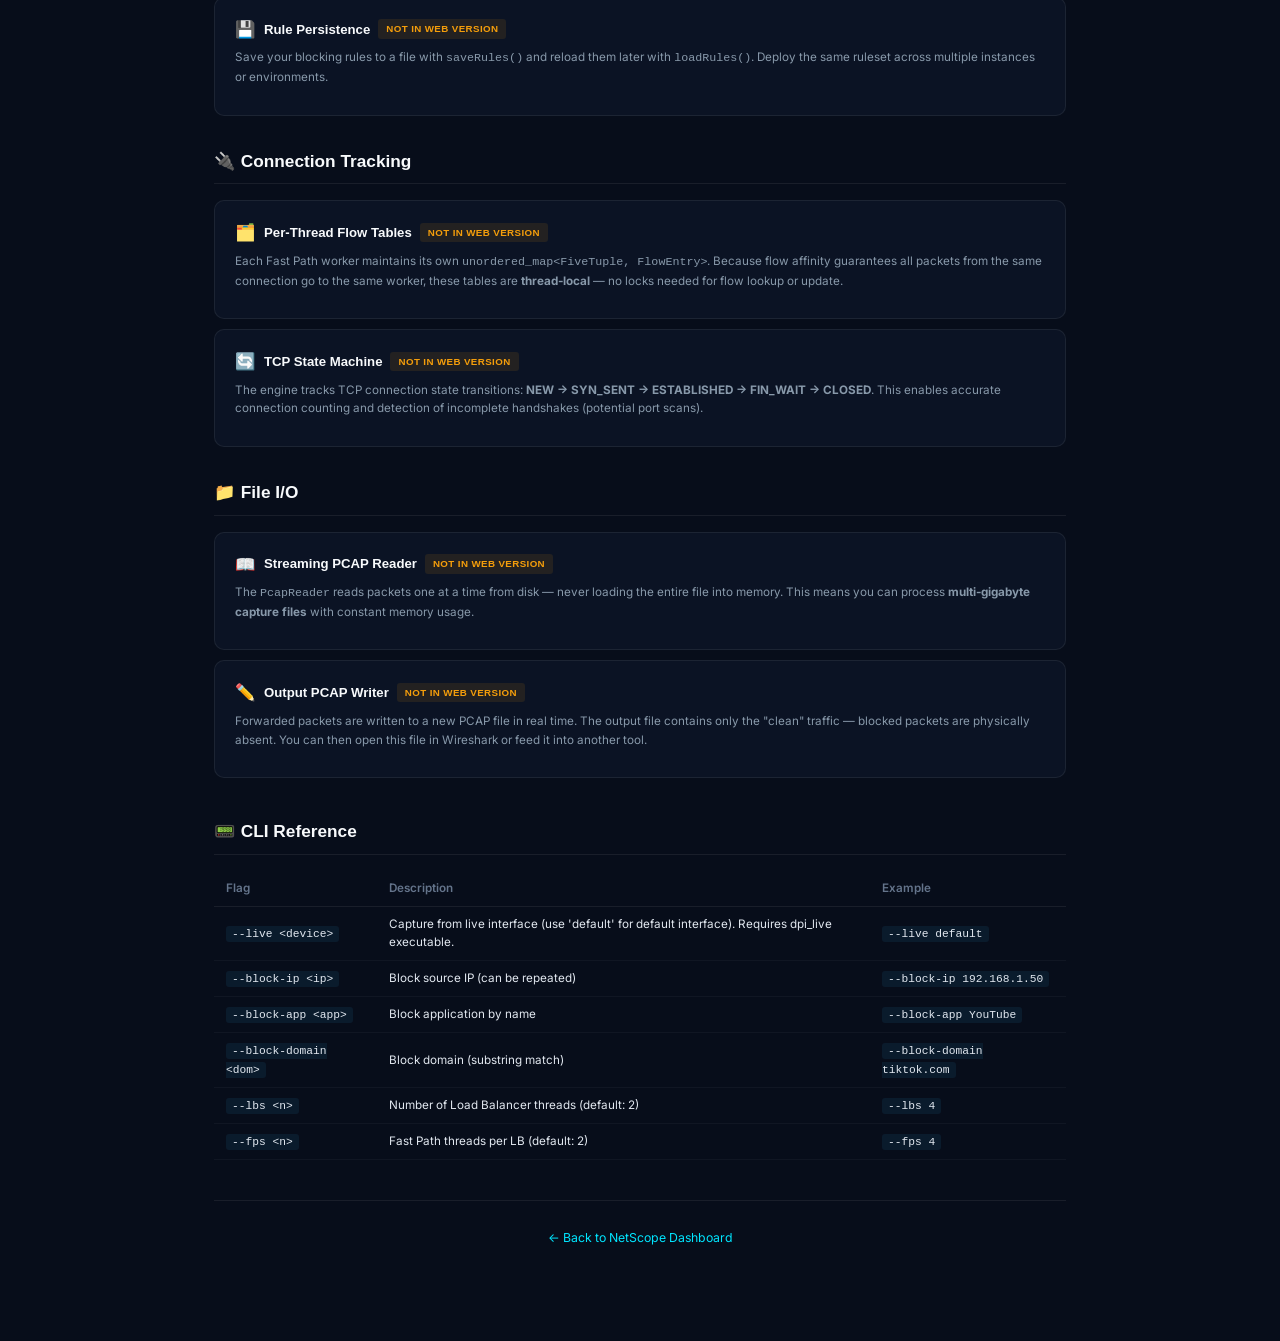
==== commit 66a4aac6: "feat: Introduce live DPI tracker with firewall mode and comprehensive C++ engine feature documentati" ====
--- a/cpp_features/index.html
+++ b/cpp_features/index.html
@@ -488,6 +488,11 @@
                 </thead>
                 <tbody>
                     <tr>
+                        <td><code>--live &lt;device&gt;</code></td>
+                        <td>Capture from live interface (use 'default' for default interface). Requires dpi_live executable.</td>
+                        <td><code>--live default</code></td>
+                    </tr>
+                    <tr>
                         <td><code>--block-ip &lt;ip&gt;</code></td>
                         <td>Block source IP (can be repeated)</td>
                         <td><code>--block-ip 192.168.1.50</code></td>
--- a/style.css
+++ b/style.css
@@ -2090,4 +2090,216 @@
 .stat-card.pulse-danger {
     animation: pulseDanger 1.2s ease-out;
     border-color: rgba(239, 68, 68, 0.4) !important;
+}
+
+/* ─── Hex Inspector Modal ─────────────────────────────────────────────────── */
+
+.modal {
+    display: flex; /* Always flex, use visibility/pointer-events to hide */
+    justify-content: center;
+    align-items: center;
+    visibility: hidden;
+    pointer-events: none;
+    position: fixed;
+    z-index: 10000;
+    left: 0;
+    top: 0;
+    width: 100%;
+    height: 100%;
+    background-color: rgba(7, 13, 26, 0.85); /* Deep navy base */
+    backdrop-filter: blur(8px);
+    opacity: 0;
+    transition: opacity 0.3s ease, visibility 0.3s ease;
+}
+
+.modal.show {
+    visibility: visible;
+    pointer-events: auto;
+    opacity: 1;
+}
+
+.hex-modal-content {
+    background: var(--surface);
+    border: 1px solid var(--surface-border);
+    border-radius: var(--radius-lg);
+    box-shadow: 0 24px 48px rgba(0, 0, 0, 0.6), 0 0 0 1px rgba(0, 229, 255, 0.1);
+    width: 90%;
+    max-width: 900px;
+    max-height: 90vh;
+    display: flex;
+    flex-direction: column;
+    overflow: hidden;
+    transform: translateY(20px) scale(0.98);
+    transition: all 0.3s cubic-bezier(0.16, 1, 0.3, 1);
+}
+
+.modal.show .hex-modal-content {
+    transform: translateY(0) scale(1);
+}
+
+.modal-header {
+    display: flex;
+    align-items: center;
+    padding: 16px 24px;
+    border-bottom: 1px solid var(--surface-border);
+    background: rgba(15, 23, 42, 0.6);
+}
+
+.modal-header h3 {
+    margin: 0;
+    font-size: 1.1rem;
+    color: var(--accent);
+    font-family: 'Syne', sans-serif;
+    font-weight: 600;
+}
+
+.modal-meta {
+    margin-left: 16px;
+    font-size: 0.8rem;
+    color: var(--text-2);
+    font-family: 'JetBrains Mono', monospace;
+    flex-grow: 1;
+}
+
+.close-modal {
+    color: var(--text-3);
+    font-size: 1.5rem;
+    line-height: 1;
+    cursor: pointer;
+    transition: color 0.2s;
+}
+
+.close-modal:hover {
+    color: var(--text-0);
+}
+
+.hex-inspector-body {
+    display: flex;
+    gap: 16px;
+    padding: 24px;
+    overflow-y: auto;
+    background: var(--bg);
+}
+
+.hex-pane, .ascii-pane {
+    flex: 1;
+    display: flex;
+    flex-direction: column;
+}
+
+.pane-title {
+    font-size: 0.75rem;
+    text-transform: uppercase;
+    letter-spacing: 0.05em;
+    color: var(--text-3);
+    margin-bottom: 8px;
+    font-weight: 600;
+}
+
+.mono-text {
+    font-family: 'JetBrains Mono', monospace;
+    font-size: 0.85rem;
+    line-height: 1.6;
+    color: var(--text-1);
+    background: #0b1120;
+    padding: 16px;
+    border-radius: var(--radius-sm);
+    border: 1px solid rgba(255, 255, 255, 0.05);
+    overflow-x: auto;
+    white-space: pre;
+    flex-grow: 1;
+    margin: 0;
+}
+
+.hex-pane .mono-text {
+    color: #38bdf8; /* hex bytes in light blue */
+}
+
+.ascii-pane .mono-text {
+    color: #a78bfa; /* ascii in purple */
+}
+
+/* Hovering a row could link them, but simpler for now */
+.payload-cell {
+    display: flex;
+    align-items: center;
+    gap: 8px;
+}
+
+.payload-text {
+    font-family: 'JetBrains Mono', monospace;
+    font-size: 0.75rem;
+}
+
+/* Make rows clickable */
+#packetFeedBody tr {
+    cursor: pointer;
+    transition: background 0.2s;
+}
+
+#packetFeedBody tr:hover {
+    background: rgba(56, 189, 248, 0.05);
+}
+
+/* ─── World Map (Leaflet) ─────────────────────────────────────────────────── */
+
+#worldMap {
+    width: 100%;
+    height: 480px;
+    border-radius: 0 0 var(--radius-lg) var(--radius-lg);
+    background: #0c111d;
+    z-index: 0;
+}
+
+/* Invert Leaflet tiles to match dark theme */
+.leaflet-tile {
+    filter: invert(1) hue-rotate(180deg) brightness(0.85) contrast(0.95);
+}
+
+.leaflet-container {
+    background: #0c111d;
+    font-family: 'Inter', sans-serif;
+}
+
+/* Custom popup */
+.leaflet-popup-content-wrapper {
+    background: var(--surface) !important;
+    border: 1px solid var(--surface-border) !important;
+    border-radius: var(--radius-sm) !important;
+    box-shadow: 0 8px 24px rgba(0,0,0,0.5) !important;
+    color: var(--text-1) !important;
+}
+
+.leaflet-popup-tip {
+    background: var(--surface) !important;
+}
+
+.leaflet-popup-content {
+    margin: 12px 16px;
+    font-size: 0.82rem;
+    line-height: 1.6;
+}
+
+.geo-popup-ip {
+    font-family: 'JetBrains Mono', monospace;
+    color: var(--accent);
+    font-size: 0.88rem;
+    font-weight: 700;
+    display: block;
+    margin-bottom: 4px;
+}
+
+.geo-popup-info {
+    color: var(--text-2);
+}
+
+.geo-popup-count {
+    display: inline-block;
+    margin-top: 6px;
+    padding: 2px 8px;
+    border-radius: 20px;
+    background: rgba(0, 229, 255, 0.1);
+    color: var(--accent);
+    font-size: 0.75rem;
+    font-weight: 600;
 }
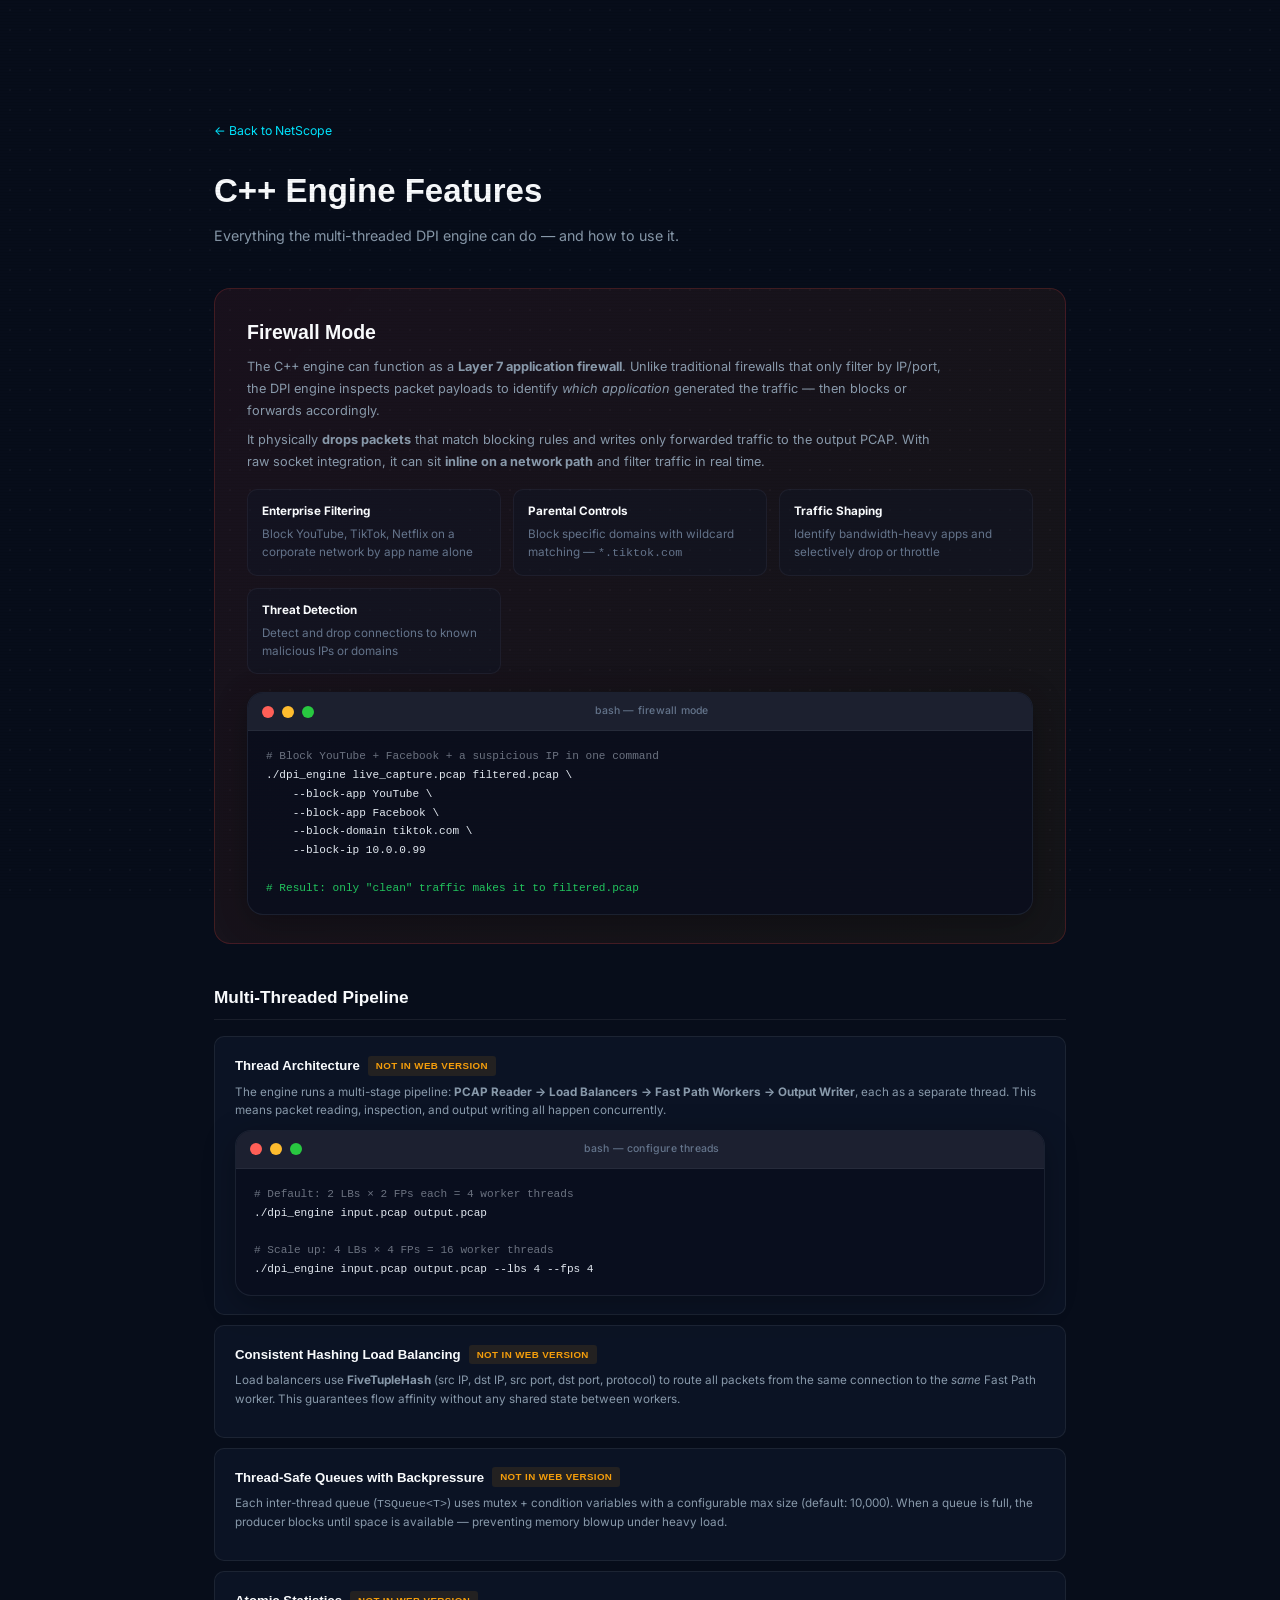
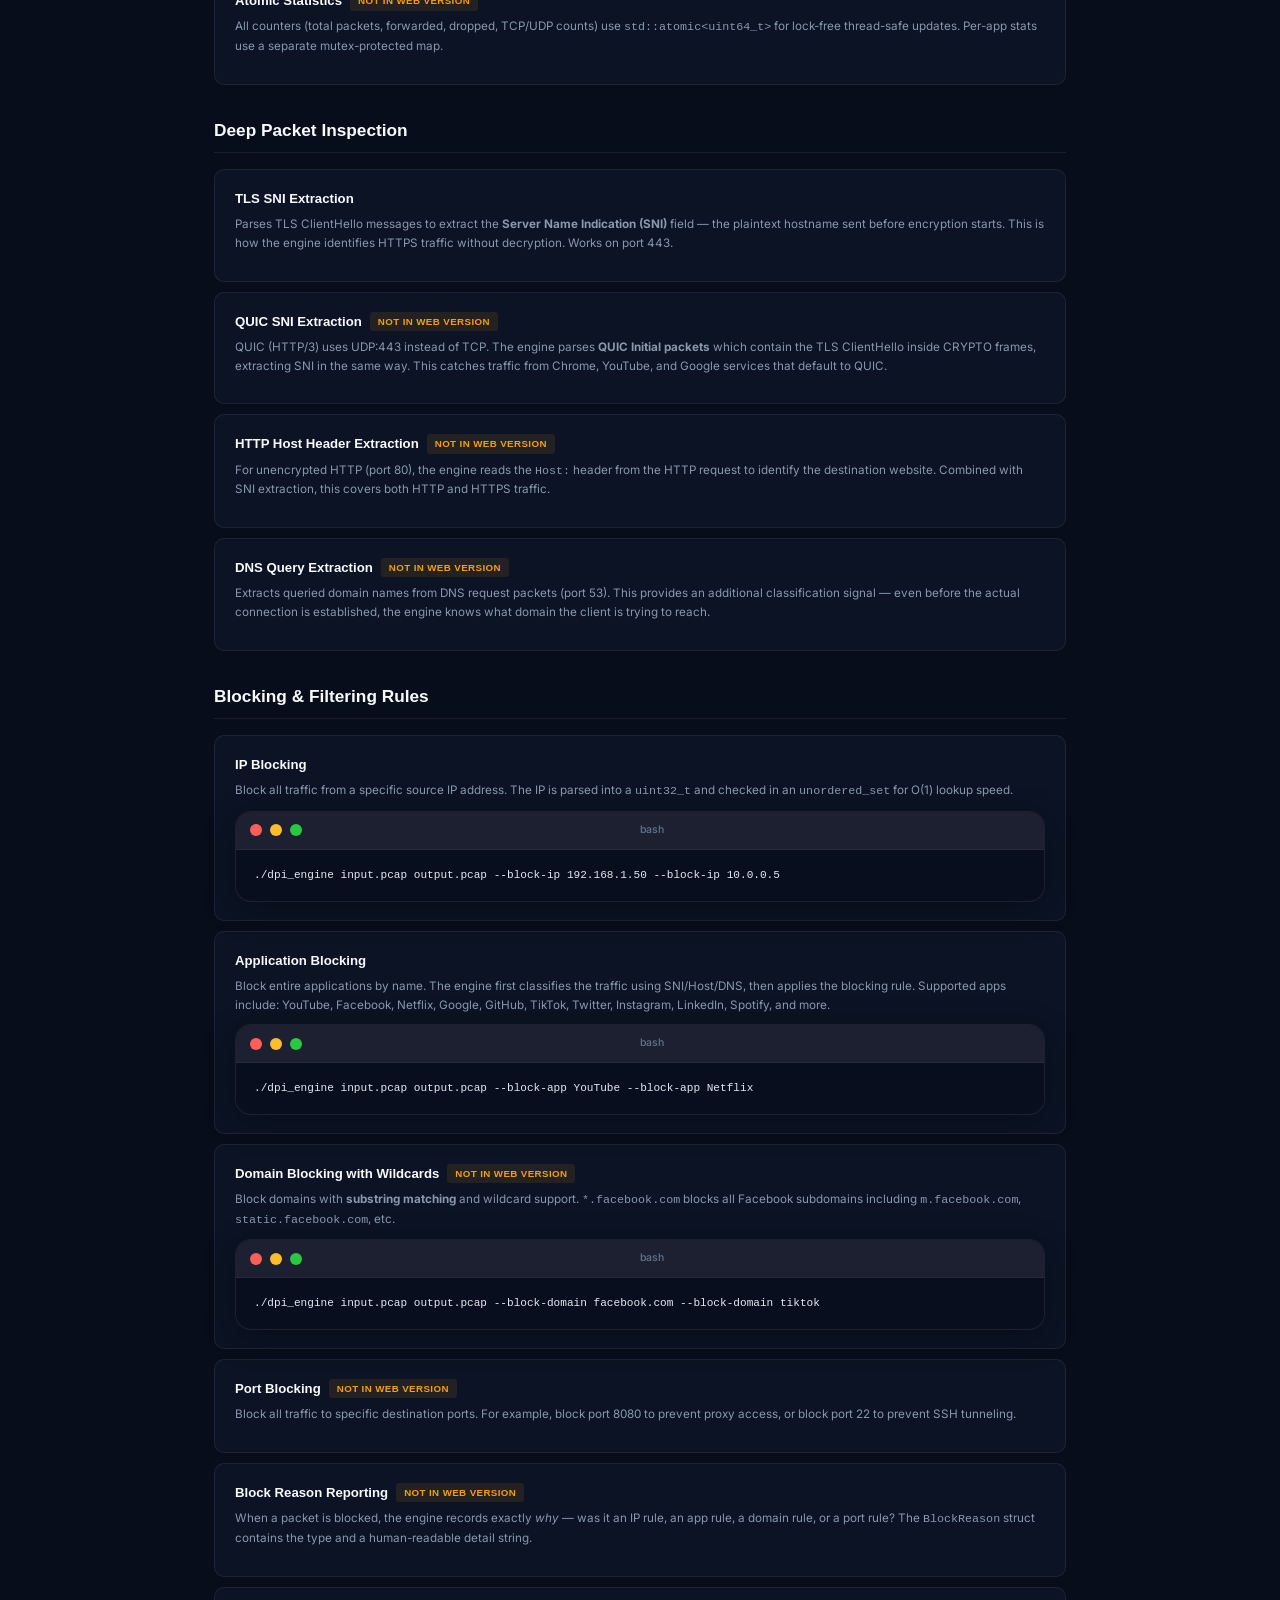
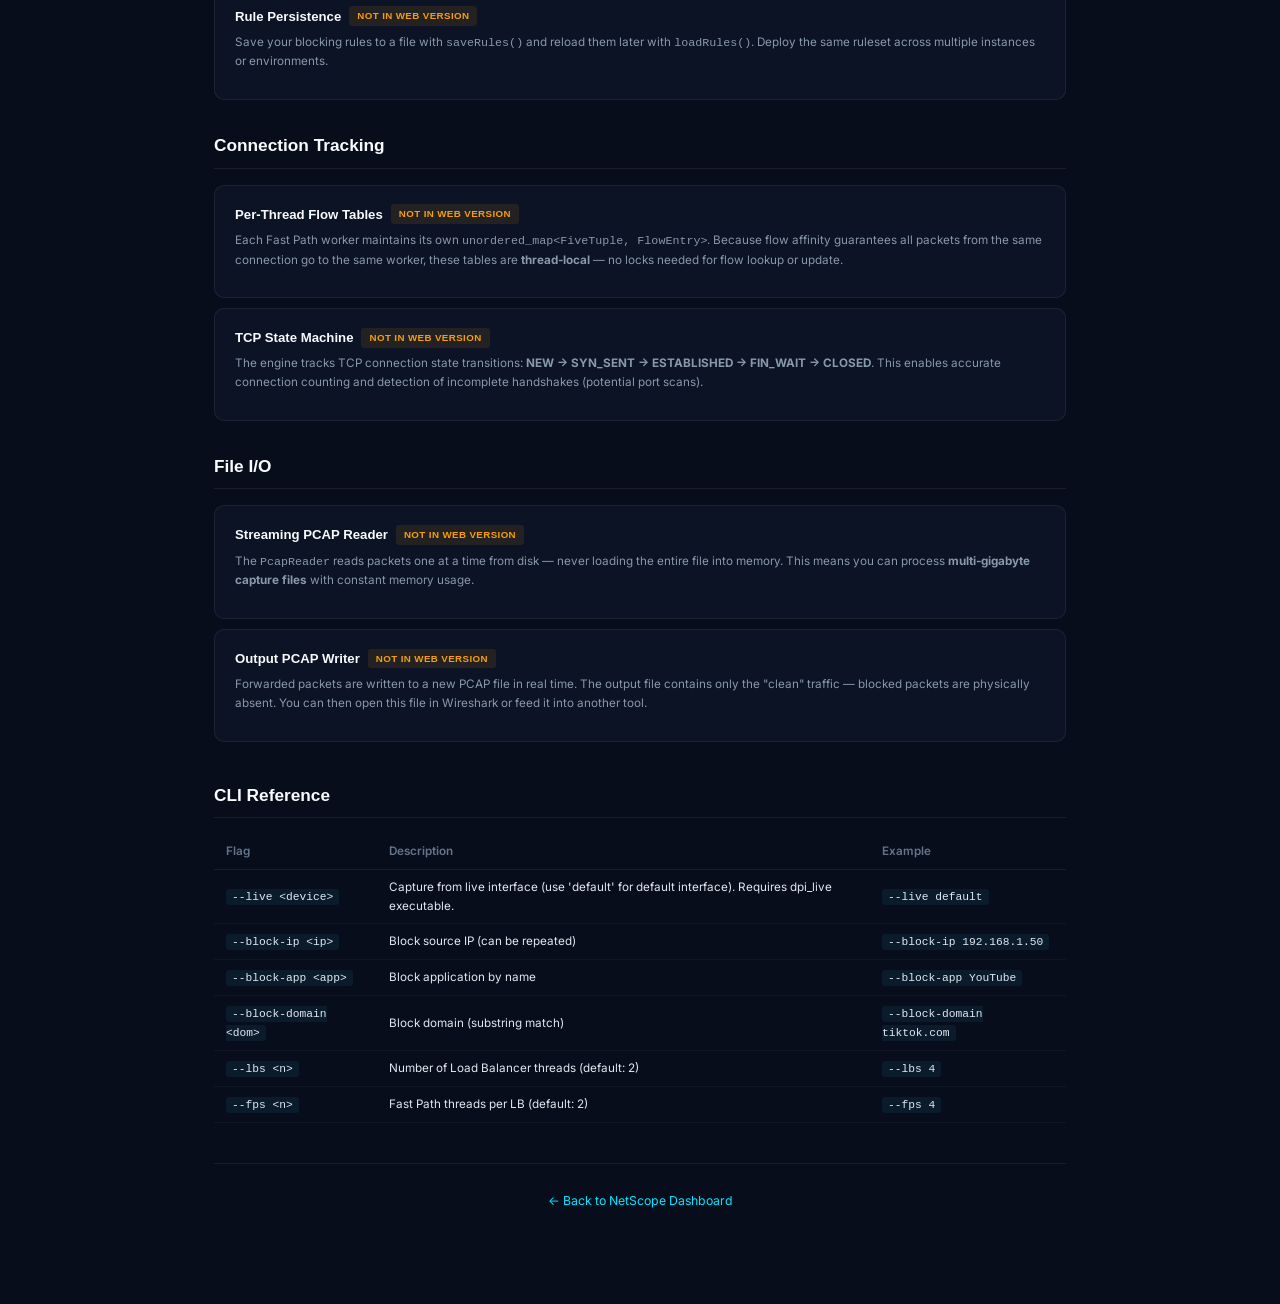
==== commit 879278cc: "add navbar" ====
--- a/cpp_features/index.html
+++ b/cpp_features/index.html
@@ -54,7 +54,7 @@
         }
 
         .firewall-banner::before {
-            content: '🛡️';
+            content: '';
             position: absolute;
             right: 24px;
             top: 50%;
@@ -229,7 +229,7 @@
 
         <!-- ── Firewall Banner ── -->
         <div class="firewall-banner">
-            <h2>🛡️ Firewall Mode <span class="fire-tag">PRODUCTION-READY</span></h2>
+            <h2>Firewall Mode</h2>
             <p>The C++ engine can function as a <strong>Layer 7 application firewall</strong>. Unlike traditional
                 firewalls that only filter by IP/port, the DPI engine inspects packet payloads to identify
                 <em>which application</em> generated the traffic — then blocks or forwards accordingly.</p>
@@ -239,19 +239,19 @@
 
             <div class="fw-use-cases">
                 <div class="fw-use-case">
-                    <strong>🏢 Enterprise Filtering</strong>
+                    <strong>Enterprise Filtering</strong>
                     <span>Block YouTube, TikTok, Netflix on a corporate network by app name alone</span>
                 </div>
                 <div class="fw-use-case">
-                    <strong>🔒 Parental Controls</strong>
+                    <strong>Parental Controls</strong>
                     <span>Block specific domains with wildcard matching — <code>*.tiktok.com</code></span>
                 </div>
                 <div class="fw-use-case">
-                    <strong>📊 Traffic Shaping</strong>
+                    <strong>Traffic Shaping</strong>
                     <span>Identify bandwidth-heavy apps and selectively drop or throttle</span>
                 </div>
                 <div class="fw-use-case">
-                    <strong>🕵️ Threat Detection</strong>
+                    <strong>Threat Detection</strong>
                     <span>Detect and drop connections to known malicious IPs or domains</span>
                 </div>
             </div>
@@ -278,10 +278,10 @@
 
         <!-- ── Multi-Threading ── -->
         <div class="feature-section">
-            <h2>⚡ Multi-Threaded Pipeline</h2>
-
-            <div class="feature-card">
-                <h3><span class="feat-icon">🧵</span> Thread Architecture
+            <h2>Multi-Threaded Pipeline</h2>
+
+            <div class="feature-card">
+                <h3>Thread Architecture
                     <span class="not-in-web">NOT IN WEB VERSION</span></h3>
                 <p>The engine runs a multi-stage pipeline: <strong>PCAP Reader → Load Balancers → Fast Path Workers → Output Writer</strong>,
                     each as a separate thread. This means packet reading, inspection, and output writing all happen concurrently.</p>
@@ -301,7 +301,7 @@
             </div>
 
             <div class="feature-card">
-                <h3><span class="feat-icon">🔗</span> Consistent Hashing Load Balancing
+                <h3>Consistent Hashing Load Balancing
                     <span class="not-in-web">NOT IN WEB VERSION</span></h3>
                 <p>Load balancers use <strong>FiveTupleHash</strong> (src IP, dst IP, src port, dst port, protocol) to route
                     all packets from the same connection to the <em>same</em> Fast Path worker. This guarantees
@@ -309,7 +309,7 @@
             </div>
 
             <div class="feature-card">
-                <h3><span class="feat-icon">🔒</span> Thread-Safe Queues with Backpressure
+                <h3>Thread-Safe Queues with Backpressure
                     <span class="not-in-web">NOT IN WEB VERSION</span></h3>
                 <p>Each inter-thread queue (<code>TSQueue&lt;T&gt;</code>) uses mutex + condition variables with a
                     configurable max size (default: 10,000). When a queue is full, the producer blocks until space
@@ -317,7 +317,7 @@
             </div>
 
             <div class="feature-card">
-                <h3><span class="feat-icon">📊</span> Atomic Statistics
+                <h3>Atomic Statistics
                     <span class="not-in-web">NOT IN WEB VERSION</span></h3>
                 <p>All counters (total packets, forwarded, dropped, TCP/UDP counts) use <code>std::atomic&lt;uint64_t&gt;</code>
                     for lock-free thread-safe updates. Per-app stats use a separate mutex-protected map.</p>
@@ -326,17 +326,17 @@
 
         <!-- ── Deep Packet Inspection ── -->
         <div class="feature-section">
-            <h2>🔍 Deep Packet Inspection</h2>
-
-            <div class="feature-card">
-                <h3><span class="feat-icon">🔐</span> TLS SNI Extraction</h3>
+            <h2>Deep Packet Inspection</h2>
+
+            <div class="feature-card">
+                <h3>TLS SNI Extraction</h3>
                 <p>Parses TLS ClientHello messages to extract the <strong>Server Name Indication (SNI)</strong> field — the
                     plaintext hostname sent before encryption starts. This is how the engine identifies HTTPS traffic
                     without decryption. Works on port 443.</p>
             </div>
 
             <div class="feature-card">
-                <h3><span class="feat-icon">🌐</span> QUIC SNI Extraction
+                <h3>QUIC SNI Extraction
                     <span class="not-in-web">NOT IN WEB VERSION</span></h3>
                 <p>QUIC (HTTP/3) uses UDP:443 instead of TCP. The engine parses <strong>QUIC Initial packets</strong>
                     which contain the TLS ClientHello inside CRYPTO frames, extracting SNI in the same way.
@@ -344,14 +344,14 @@
             </div>
 
             <div class="feature-card">
-                <h3><span class="feat-icon">📄</span> HTTP Host Header Extraction
+                <h3>HTTP Host Header Extraction
                     <span class="not-in-web">NOT IN WEB VERSION</span></h3>
                 <p>For unencrypted HTTP (port 80), the engine reads the <code>Host:</code> header from the HTTP request
                     to identify the destination website. Combined with SNI extraction, this covers both HTTP and HTTPS traffic.</p>
             </div>
 
             <div class="feature-card">
-                <h3><span class="feat-icon">🗃️</span> DNS Query Extraction
+                <h3>DNS Query Extraction
                     <span class="not-in-web">NOT IN WEB VERSION</span></h3>
                 <p>Extracts queried domain names from DNS request packets (port 53). This provides an additional
                     classification signal — even before the actual connection is established, the engine knows
@@ -361,10 +361,10 @@
 
         <!-- ── Blocking & Filtering ── -->
         <div class="feature-section">
-            <h2>🚫 Blocking & Filtering Rules</h2>
-
-            <div class="feature-card">
-                <h3><span class="feat-icon">🌍</span> IP Blocking</h3>
+            <h2>Blocking & Filtering Rules</h2>
+
+            <div class="feature-card">
+                <h3>IP Blocking</h3>
                 <p>Block all traffic from a specific source IP address. The IP is parsed into a <code>uint32_t</code>
                     and checked in an <code>unordered_set</code> for O(1) lookup speed.</p>
                 <div class="terminal-window">
@@ -379,7 +379,7 @@
             </div>
 
             <div class="feature-card">
-                <h3><span class="feat-icon">📱</span> Application Blocking</h3>
+                <h3>Application Blocking</h3>
                 <p>Block entire applications by name. The engine first classifies the traffic using SNI/Host/DNS,
                     then applies the blocking rule. Supported apps include: YouTube, Facebook, Netflix, Google, GitHub,
                     TikTok, Twitter, Instagram, LinkedIn, Spotify, and more.</p>
@@ -395,7 +395,7 @@
             </div>
 
             <div class="feature-card">
-                <h3><span class="feat-icon">🔗</span> Domain Blocking with Wildcards
+                <h3>Domain Blocking with Wildcards
                     <span class="not-in-web">NOT IN WEB VERSION</span></h3>
                 <p>Block domains with <strong>substring matching</strong> and wildcard support.
                     <code>*.facebook.com</code> blocks all Facebook subdomains including
@@ -412,14 +412,14 @@
             </div>
 
             <div class="feature-card">
-                <h3><span class="feat-icon">🚪</span> Port Blocking
+                <h3>Port Blocking
                     <span class="not-in-web">NOT IN WEB VERSION</span></h3>
                 <p>Block all traffic to specific destination ports. For example, block port 8080 to prevent proxy access,
                     or block port 22 to prevent SSH tunneling.</p>
             </div>
 
             <div class="feature-card">
-                <h3><span class="feat-icon">📋</span> Block Reason Reporting
+                <h3>Block Reason Reporting
                     <span class="not-in-web">NOT IN WEB VERSION</span></h3>
                 <p>When a packet is blocked, the engine records exactly <em>why</em> — was it an IP rule, an app rule,
                     a domain rule, or a port rule? The <code>BlockReason</code> struct contains the type and a human-readable
@@ -427,7 +427,7 @@
             </div>
 
             <div class="feature-card">
-                <h3><span class="feat-icon">💾</span> Rule Persistence
+                <h3>Rule Persistence
                     <span class="not-in-web">NOT IN WEB VERSION</span></h3>
                 <p>Save your blocking rules to a file with <code>saveRules()</code> and reload them later with
                     <code>loadRules()</code>. Deploy the same ruleset across multiple instances or environments.</p>
@@ -436,10 +436,10 @@
 
         <!-- ── Connection Tracking ── -->
         <div class="feature-section">
-            <h2>🔌 Connection Tracking</h2>
-
-            <div class="feature-card">
-                <h3><span class="feat-icon">🗂️</span> Per-Thread Flow Tables
+            <h2>Connection Tracking</h2>
+
+            <div class="feature-card">
+                <h3>Per-Thread Flow Tables
                     <span class="not-in-web">NOT IN WEB VERSION</span></h3>
                 <p>Each Fast Path worker maintains its own <code>unordered_map&lt;FiveTuple, FlowEntry&gt;</code>.
                     Because flow affinity guarantees all packets from the same connection go to the same worker,
@@ -447,7 +447,7 @@
             </div>
 
             <div class="feature-card">
-                <h3><span class="feat-icon">🔄</span> TCP State Machine
+                <h3>TCP State Machine
                     <span class="not-in-web">NOT IN WEB VERSION</span></h3>
                 <p>The engine tracks TCP connection state transitions: <strong>NEW → SYN_SENT → ESTABLISHED → FIN_WAIT → CLOSED</strong>.
                     This enables accurate connection counting and detection of incomplete handshakes (potential port scans).</p>
@@ -456,10 +456,10 @@
 
         <!-- ── I/O ── -->
         <div class="feature-section">
-            <h2>📁 File I/O</h2>
-
-            <div class="feature-card">
-                <h3><span class="feat-icon">📖</span> Streaming PCAP Reader
+            <h2>File I/O</h2>
+
+            <div class="feature-card">
+                <h3>Streaming PCAP Reader
                     <span class="not-in-web">NOT IN WEB VERSION</span></h3>
                 <p>The <code>PcapReader</code> reads packets one at a time from disk — never loading the entire file
                     into memory. This means you can process <strong>multi-gigabyte capture files</strong> with constant
@@ -467,7 +467,7 @@
             </div>
 
             <div class="feature-card">
-                <h3><span class="feat-icon">✏️</span> Output PCAP Writer
+                <h3>Output PCAP Writer
                     <span class="not-in-web">NOT IN WEB VERSION</span></h3>
                 <p>Forwarded packets are written to a new PCAP file in real time. The output file contains only the
                     "clean" traffic — blocked packets are physically absent. You can then open this file in
@@ -477,7 +477,7 @@
 
         <!-- ── CLI Reference ── -->
         <div class="cli-ref">
-            <h2>📟 CLI Reference</h2>
+            <h2>CLI Reference</h2>
             <table class="cli-table">
                 <thead>
                     <tr>
--- a/style.css
+++ b/style.css
@@ -112,6 +112,181 @@
     padding: 24px 28px 60px;
 }
 
+@media (max-width: 768px) {
+    .app-container {
+        padding: 16px 14px 40px;
+    }
+}
+
+/* ─── Sticky Navbar ───────────────────────────────────────────────────────── */
+
+.navbar {
+    position: fixed;
+    top: 0;
+    left: 0;
+    right: 0;
+    z-index: 1000;
+    height: 58px;
+    background: rgba(7, 13, 26, 0.6);
+    backdrop-filter: blur(18px);
+    -webkit-backdrop-filter: blur(18px);
+    border-bottom: 1px solid transparent;
+    transition: background 0.3s var(--ease), border-color 0.3s var(--ease), box-shadow 0.3s var(--ease);
+}
+
+.navbar.scrolled {
+    background: rgba(7, 13, 26, 0.88);
+    border-bottom-color: var(--surface-border);
+    box-shadow: 0 4px 24px rgba(0, 0, 0, 0.4);
+}
+
+.navbar-inner {
+    max-width: 1440px;
+    margin: 0 auto;
+    padding: 0 28px;
+    height: 100%;
+    display: flex;
+    align-items: center;
+    gap: 32px;
+}
+
+/* Brand */
+.navbar-brand {
+    font-family: 'JetBrains Mono', monospace;
+    font-size: 1.1rem;
+    font-weight: 700;
+    color: var(--text-0);
+    text-decoration: none;
+    letter-spacing: -0.04em;
+    text-transform: uppercase;
+    flex-shrink: 0;
+}
+
+.navbar-brand-dot {
+    color: var(--accent);
+    text-shadow: 0 0 10px var(--accent-glow);
+}
+
+/* Links */
+.navbar-links {
+    display: flex;
+    align-items: center;
+    gap: 4px;
+    list-style: none;
+    margin: 0;
+    padding: 0;
+    margin-left: auto;
+}
+
+.navbar-links .nav-link {
+    display: inline-block;
+    padding: 6px 12px;
+    font-size: 0.82rem;
+    font-weight: 500;
+    color: var(--text-2);
+    text-decoration: none;
+    border-radius: var(--radius-sm);
+    transition: color 0.2s, background 0.2s;
+    white-space: nowrap;
+}
+
+.navbar-links .nav-link:hover {
+    color: var(--text-0);
+    background: rgba(255, 255, 255, 0.06);
+}
+
+.navbar-links .nav-link.active {
+    color: var(--accent);
+    background: rgba(0, 229, 255, 0.08);
+}
+
+/* GitHub link accent */
+.navbar-links .nav-github {
+    color: var(--text-1);
+    border: 1px solid var(--surface-border);
+    padding: 5px 14px;
+    margin-left: 8px;
+}
+
+.navbar-links .nav-github:hover {
+    border-color: var(--accent);
+    color: var(--accent);
+    background: rgba(0, 229, 255, 0.06);
+}
+
+/* Hamburger toggle */
+.navbar-toggle {
+    display: none;
+    flex-direction: column;
+    gap: 5px;
+    background: none;
+    border: none;
+    cursor: pointer;
+    padding: 6px;
+    margin-left: auto;
+}
+
+.navbar-toggle span {
+    display: block;
+    width: 22px;
+    height: 2px;
+    background: var(--text-2);
+    border-radius: 2px;
+    transition: all 0.25s var(--ease);
+    transform-origin: center;
+}
+
+.navbar-toggle.open span:nth-child(1) { transform: translateY(7px) rotate(45deg); }
+.navbar-toggle.open span:nth-child(2) { opacity: 0; transform: scaleX(0); }
+.navbar-toggle.open span:nth-child(3) { transform: translateY(-7px) rotate(-45deg); }
+
+/* Push content below fixed navbar */
+body {
+    padding-top: 58px;
+}
+
+/* Mobile navbar */
+@media (max-width: 768px) {
+    .navbar-toggle {
+        display: flex;
+    }
+
+    .navbar-links {
+        display: none;
+        position: absolute;
+        top: 58px;
+        left: 0;
+        right: 0;
+        flex-direction: column;
+        align-items: stretch;
+        gap: 0;
+        padding: 8px 16px 16px;
+        background: rgba(7, 13, 26, 0.97);
+        border-bottom: 1px solid var(--surface-border);
+        backdrop-filter: blur(18px);
+    }
+
+    .navbar-links.open {
+        display: flex;
+    }
+
+    .navbar-links .nav-link {
+        padding: 10px 12px;
+        font-size: 0.9rem;
+        border-radius: 6px;
+    }
+
+    .navbar-links .nav-github {
+        margin-left: 0;
+        margin-top: 8px;
+        text-align: center;
+    }
+
+    .navbar-inner {
+        padding: 0 16px;
+    }
+}
+
 /* ─── Header ──────────────────────────────────────────────────────────────── */
 
 .header {
@@ -155,6 +330,18 @@
     display: flex;
     align-items: center;
     gap: 12px;
+}
+
+@media (max-width: 600px) {
+    .header {
+        flex-direction: column;
+        align-items: flex-start;
+        gap: 16px;
+    }
+    .header-right {
+        width: 100%;
+        flex-wrap: wrap;
+    }
 }
 
 /* ─── Buttons ─────────────────────────────────────────────────────────────── */
@@ -229,6 +416,15 @@
     margin-bottom: 28px;
 }
 
+@media (max-width: 480px) {
+    .drop-zone {
+        padding: 32px 20px;
+    }
+    .drop-zone .icon {
+        font-size: 2.5rem;
+    }
+}
+
 .drop-zone:hover,
 .drop-zone.drag-over {
     border-color: var(--accent);
@@ -312,6 +508,18 @@
     margin-bottom: 24px;
 }
 
+@media (max-width: 640px) {
+    .stats-grid {
+        grid-template-columns: repeat(2, 1fr);
+    }
+}
+
+@media (max-width: 400px) {
+    .stats-grid {
+        grid-template-columns: 1fr;
+    }
+}
+
 .stat-card {
     background: linear-gradient(145deg, rgba(15, 23, 42, 0.8), rgba(3, 7, 18, 0.9));
     backdrop-filter: blur(20px);
@@ -322,6 +530,7 @@
     position: relative;
     overflow: hidden;
     box-shadow: 0 4px 20px rgba(0,0,0,0.15);
+    min-width: 0;
 }
 
 .stat-card::before {
@@ -377,6 +586,12 @@
     margin-bottom: 24px;
 }
 
+@media (max-width: 1024px) {
+    .dashboard-grid {
+        grid-template-columns: 1fr;
+    }
+}
+
 .panel {
     background: linear-gradient(180deg, rgba(15, 23, 42, 0.6), rgba(3, 7, 18, 0.8));
     backdrop-filter: blur(24px);
@@ -385,6 +600,7 @@
     padding: 22px 24px;
     transition: all 0.3s var(--ease);
     box-shadow: inset 0 1px 0 rgba(255,255,255,0.05), 0 4px 20px rgba(0,0,0,0.2);
+    min-width: 0;
 }
 
 .panel:hover {
@@ -437,6 +653,7 @@
 .data-table-wrap {
     max-height: 400px;
     overflow-y: auto;
+    overflow-x: auto;
     scrollbar-width: thin;
     scrollbar-color: var(--bg-3) transparent;
 }
@@ -478,6 +695,18 @@
 
 .data-table tbody tr:hover {
     background: rgba(56, 189, 248, 0.04);
+}
+
+@media (max-width: 768px) {
+    .data-table-wrap {
+        margin: 0 -12px;
+        padding: 0 12px;
+        overflow-x: auto;
+        -webkit-overflow-scrolling: touch;
+    }
+    .data-table {
+        min-width: 600px;
+    }
 }
 
 /* ─── App Tag ─────────────────────────────────────────────────────────────── */
@@ -775,6 +1004,18 @@
     text-shadow: 0 0 40px rgba(0, 229, 255, 0.3);
 }
 
+@media (max-width: 768px) {
+    .hero-title {
+        font-size: 3rem;
+    }
+}
+
+@media (max-width: 480px) {
+    .hero-title {
+        font-size: 2.2rem;
+    }
+}
+
 .hero-tagline {
     font-size: 1.1rem;
     color: var(--text-2);
@@ -842,6 +1083,12 @@
 .section-header h2 {
     font-size: 3rem;
     margin-bottom: 10px;
+}
+
+@media (max-width: 768px) {
+    .section-header h2 {
+        font-size: 2.2rem;
+    }
 }
 
 .architecture-section .section-header h2 .gradient-text {
@@ -921,6 +1168,17 @@
     animation: flowPulse 2s ease-in-out infinite;
 }
 
+@media (max-width: 768px) {
+    .arch-pipeline {
+        flex-direction: column;
+        gap: 8px;
+    }
+    .arch-arrow {
+        transform: rotate(90deg);
+        height: 32px;
+    }
+}
+
 @keyframes flowPulse {
     0%, 100% { opacity: 0.3; filter: drop-shadow(0 0 2px transparent); }
     50% { opacity: 1; color: var(--accent); filter: drop-shadow(0 0 8px var(--accent)); }
@@ -942,6 +1200,7 @@
     padding: 24px 22px;
     position: relative;
     transition: all 0.3s var(--ease);
+    min-width: 0;
 }
 
 .arch-detail-card:hover {
@@ -1015,12 +1274,20 @@
     gap: 16px;
 }
 
+@media (max-width: 768px) {
+    .arch-details-grid,
+    .decision-grid {
+        grid-template-columns: 1fr;
+    }
+}
+
 .decision-card {
     background: rgba(15, 23, 42, 0.4);
     border: 1px solid var(--surface-border);
     border-radius: 0;
     padding: 22px 20px;
     transition: all 0.3s var(--ease);
+    min-width: 0;
 }
 
 .decision-card:hover, .decision-card.active {
@@ -1092,6 +1359,18 @@
     display: flex;
     align-items: flex-start;
     gap: 20px;
+}
+
+@media (max-width: 600px) {
+    .vp-step {
+        flex-direction: column;
+        align-items: center;
+        text-align: center;
+        gap: 12px;
+    }
+    .vp-connector {
+        margin: 10px auto;
+    }
 }
 
 .vp-node {
@@ -1336,6 +1615,7 @@
     padding: 20px;
     font-size: 0.78rem;
     font-family: 'Courier New', Consolas, monospace;
+    overflow-x: auto;
 }
 
 .tree-root {
@@ -1499,6 +1779,7 @@
     border-radius: var(--radius-md);
     padding: 20px;
     backdrop-filter: blur(12px);
+    min-width: 0;
 }
 
 .build-card.full-span {
@@ -1554,16 +1835,6 @@
     color: var(--text-2);
     font-size: 0.82rem;
     line-height: 1.65;
-}
-
-@media (max-width: 900px) {
-    .sni-grid {
-        grid-template-columns: 1fr;
-    }
-
-    .build-grid {
-        grid-template-columns: 1fr;
-    }
 }
 
 /* ─── Showcase (shared) ───────────────────────────────────────────────────── */
@@ -1576,6 +1847,7 @@
     padding: 28px 26px;
     transition: all 0.3s var(--ease);
     box-shadow: inset 0 1px 0 rgba(255,255,255,0.05), 0 4px 20px rgba(0,0,0,0.2);
+    overflow-x: auto;
 }
 
 .showcase-card:hover {
@@ -1643,52 +1915,279 @@
     gap: 14px;
 }
 
-/* ─── Responsive (new sections) ───────────────────────────────────────────── */
+/* ─── Engineering Challenges Section ─────────────────────────────────────── */
+
+.challenges-section {
+    padding: 56px 0;
+    border-bottom: 1px solid var(--surface-border);
+    margin-bottom: 40px;
+}
+
+.challenges-grid {
+    display: grid;
+    grid-template-columns: 1fr 1fr;
+    gap: 2px;
+    margin-bottom: 48px;
+    border: 1px solid var(--surface-border);
+}
 
 @media (max-width: 900px) {
-    .hero-title {
-        font-size: 2.4rem;
+    .challenges-grid {
+        grid-template-columns: 1fr;
+    }
+}
+
+.challenge-card {
+    display: flex;
+    gap: 20px;
+    padding: 28px 26px;
+    border-right: 1px solid var(--surface-border);
+    border-bottom: 1px solid var(--surface-border);
+    background: rgba(15, 23, 42, 0.3);
+    transition: background 0.3s var(--ease);
+    min-width: 0;
+}
+
+.challenge-card:nth-child(even) {
+    border-right: none;
+}
+
+.challenge-card:nth-last-child(-n+2) {
+    border-bottom: none;
+}
+
+@media (max-width: 900px) {
+    .challenge-card {
+        border-right: none;
+    }
+    .challenge-card:nth-last-child(-n+2) {
+        border-bottom: 1px solid var(--surface-border);
+    }
+    .challenge-card:last-child {
+        border-bottom: none;
+    }
+}
+
+.challenge-card:hover {
+    background: rgba(0, 229, 255, 0.04);
+}
+
+.challenge-num {
+    font-family: 'JetBrains Mono', monospace;
+    font-size: 1.6rem;
+    font-weight: 700;
+    color: var(--accent);
+    opacity: 0.18;
+    line-height: 1;
+    flex-shrink: 0;
+    padding-top: 4px;
+    user-select: none;
+}
+
+.challenge-body {
+    min-width: 0;
+}
+
+.challenge-body h3 {
+    font-size: 1rem;
+    color: var(--text-0);
+    margin-bottom: 12px;
+    font-family: 'Syne', sans-serif;
+    font-weight: 700;
+}
+
+.challenge-body p {
+    font-size: 0.82rem;
+    color: var(--text-2);
+    line-height: 1.7;
+    margin-bottom: 10px;
+}
+
+.challenge-body p:last-of-type {
+    margin-bottom: 14px;
+}
+
+.challenge-body strong {
+    color: var(--text-1);
+}
+
+.challenge-tag {
+    font-family: 'JetBrains Mono', monospace;
+    font-size: 0.62rem;
+    text-transform: uppercase;
+    letter-spacing: 0.09em;
+    color: rgba(255, 255, 255, 0.3);
+    padding-top: 10px;
+    border-top: 1px solid rgba(255, 255, 255, 0.05);
+}
+
+/* ─── What I Learned ──────────────────────────────────────────────────────── */
+
+.learned-section {
+    background: rgba(15, 23, 42, 0.35);
+    border: 1px solid var(--surface-border);
+    border-radius: var(--radius-md);
+    padding: 36px 32px;
+}
+
+.learned-section > h3 {
+    font-family: 'Syne', sans-serif;
+    font-size: 1.15rem;
+    color: var(--text-0);
+    margin-bottom: 8px;
+    text-align: center;
+}
+
+.learned-intro {
+    text-align: center;
+    font-size: 0.84rem;
+    color: var(--text-3);
+    line-height: 1.65;
+    max-width: 600px;
+    margin: 0 auto 28px;
+}
+
+.learned-grid {
+    display: grid;
+    grid-template-columns: repeat(5, 1fr);
+    gap: 20px;
+}
+
+@media (max-width: 1100px) {
+    .learned-grid {
+        grid-template-columns: repeat(3, 1fr);
+    }
+}
+
+@media (max-width: 700px) {
+    .learned-grid {
+        grid-template-columns: 1fr 1fr;
+    }
+    .learned-section {
+        padding: 24px 18px;
+    }
+}
+
+@media (max-width: 420px) {
+    .learned-grid {
+        grid-template-columns: 1fr;
+    }
+}
+
+.learned-item {
+    text-align: center;
+    padding: 20px 14px;
+    border-radius: var(--radius-sm);
+    border: 1px solid var(--surface-border);
+    background: rgba(3, 7, 18, 0.4);
+    transition: all 0.3s var(--ease);
+    min-width: 0;
+}
+
+.learned-item:hover {
+    border-color: rgba(0, 229, 255, 0.2);
+    background: rgba(0, 229, 255, 0.04);
+    transform: translateY(-3px);
+    box-shadow: 0 8px 24px rgba(0, 0, 0, 0.2);
+}
+
+.learned-icon {
+    font-size: 1.6rem;
+    margin-bottom: 10px;
+}
+
+.learned-item h4 {
+    font-family: 'Syne', sans-serif;
+    font-size: 0.82rem;
+    font-weight: 700;
+    color: var(--text-0);
+    margin-bottom: 8px;
+}
+
+.learned-item p {
+    font-size: 0.76rem;
+    color: var(--text-3);
+    line-height: 1.6;
+}
+
+/* ─── Responsive (Consolidated) ───────────────────────────────────────────── */
+
+
+@media (max-width: 900px) {
+    .sni-grid,
+    .build-grid {
+        grid-template-columns: 1fr;
     }
 
     .hero-stats {
         gap: 24px;
-    }
-
-    .arch-pipeline {
-        flex-direction: column;
-        align-items: center;
-    }
-
-    .arch-arrow {
-        transform: rotate(90deg);
-    }
-
-    .arch-details-grid {
-        grid-template-columns: 1fr;
-    }
-
-    .decision-grid {
-        grid-template-columns: 1fr;
     }
 
     .showcase-footer {
         flex-direction: column;
         align-items: center;
     }
+    
+    .arch-pipeline {
+        flex-direction: column;
+        gap: 16px;
+    }
+    
+    .arch-arrow {
+        transform: rotate(90deg);
+        height: 24px;
+    }
+}
+
+@media (max-width: 768px) {
+    .hero {
+        padding: 40px 16px 32px;
+    }
+    
+    .hero-stats {
+        gap: 16px;
+    }
+
+    .hero-stat-value {
+        font-size: 1.5rem;
+    }
+    
+    .hero-title {
+        font-size: 2.8rem;
+    }
+    
+    .section-header h2 {
+        font-size: 2.2rem;
+    }
+    
+    .arch-details-grid,
+    .decision-grid {
+        grid-template-columns: 1fr;
+    }
 }
 
 @media (max-width: 500px) {
     .hero {
-        padding: 36px 12px 32px;
-    }
-
-    .hero-title {
-        font-size: 2rem;
+        padding: 32px 12px 28px;
     }
 
     .hero-actions {
         flex-direction: column;
-        align-items: center;
+        width: 100%;
+        gap: 10px;
+    }
+    
+    .hero-actions .btn {
+        width: 100%;
+        justify-content: center;
+    }
+
+    .hero-title {
+        font-size: 2.2rem;
+    }
+    
+    .hero-stat-value {
+        font-size: 1.3rem;
     }
 }
 
@@ -1749,35 +2248,40 @@
     animation: pulse 1.2s infinite;
 }
 
-/* ─── Responsive ──────────────────────────────────────────────────────────── */
-
-@media (max-width: 900px) {
-    .dashboard-grid {
-        grid-template-columns: 1fr;
-    }
-
-    .stats-grid {
-        grid-template-columns: repeat(2, 1fr);
-    }
-
-    .app-container {
-        padding: 16px 14px 40px;
-    }
-
-    .header {
+/* ─── Responsive (Consolidated Mobile Utilities) ──────────────────────────── */
+
+@media (max-width: 768px) {
+    .rule-input-group {
         flex-direction: column;
-        gap: 12px;
-        align-items: flex-start;
-    }
-}
-
-@media (max-width: 500px) {
+        gap: 10px;
+    }
+    
+    .rule-input-group input,
+    .rule-input-group select,
+    .rule-input-group .btn {
+        width: 100%;
+    }
+
+    .speed-control {
+        width: 100%;
+        justify-content: space-between;
+        background: rgba(15, 23, 42, 0.4);
+        padding: 8px 12px;
+        border-radius: var(--radius-sm);
+    }
+}
+
+@media (max-width: 480px) {
     .stats-grid {
         grid-template-columns: 1fr;
     }
-
-    .rule-input-group {
-        flex-direction: column;
+    
+    .stat-card {
+        padding: 16px;
+    }
+    
+    .stat-card .value {
+        font-size: 1.8rem;
     }
 }
 
@@ -1804,7 +2308,13 @@
 
 /* ─── Connection Flow Map ─────────────────────────────────────────────────── */
 
+#connGroupedView {
+    overflow-x: auto;
+    padding-bottom: 8px;
+}
+
 .flow-group {
+    min-width: 600px;
     border: 1px solid var(--surface-border);
     border-radius: var(--radius-sm);
     margin-bottom: 6px;
@@ -2133,6 +2643,27 @@
     transition: all 0.3s cubic-bezier(0.16, 1, 0.3, 1);
 }
 
+@media (max-width: 768px) {
+    .hex-modal-content {
+        width: 95%;
+        max-height: 95vh;
+    }
+    .hex-inspector-body {
+        flex-direction: column;
+        padding: 16px;
+    }
+    .modal-header {
+        padding: 12px 16px;
+        flex-wrap: wrap;
+    }
+    .modal-meta {
+        margin-left: 0;
+        width: 100%;
+        order: 3;
+        margin-top: 8px;
+    }
+}
+
 .modal.show .hex-modal-content {
     transform: translateY(0) scale(1);
 }
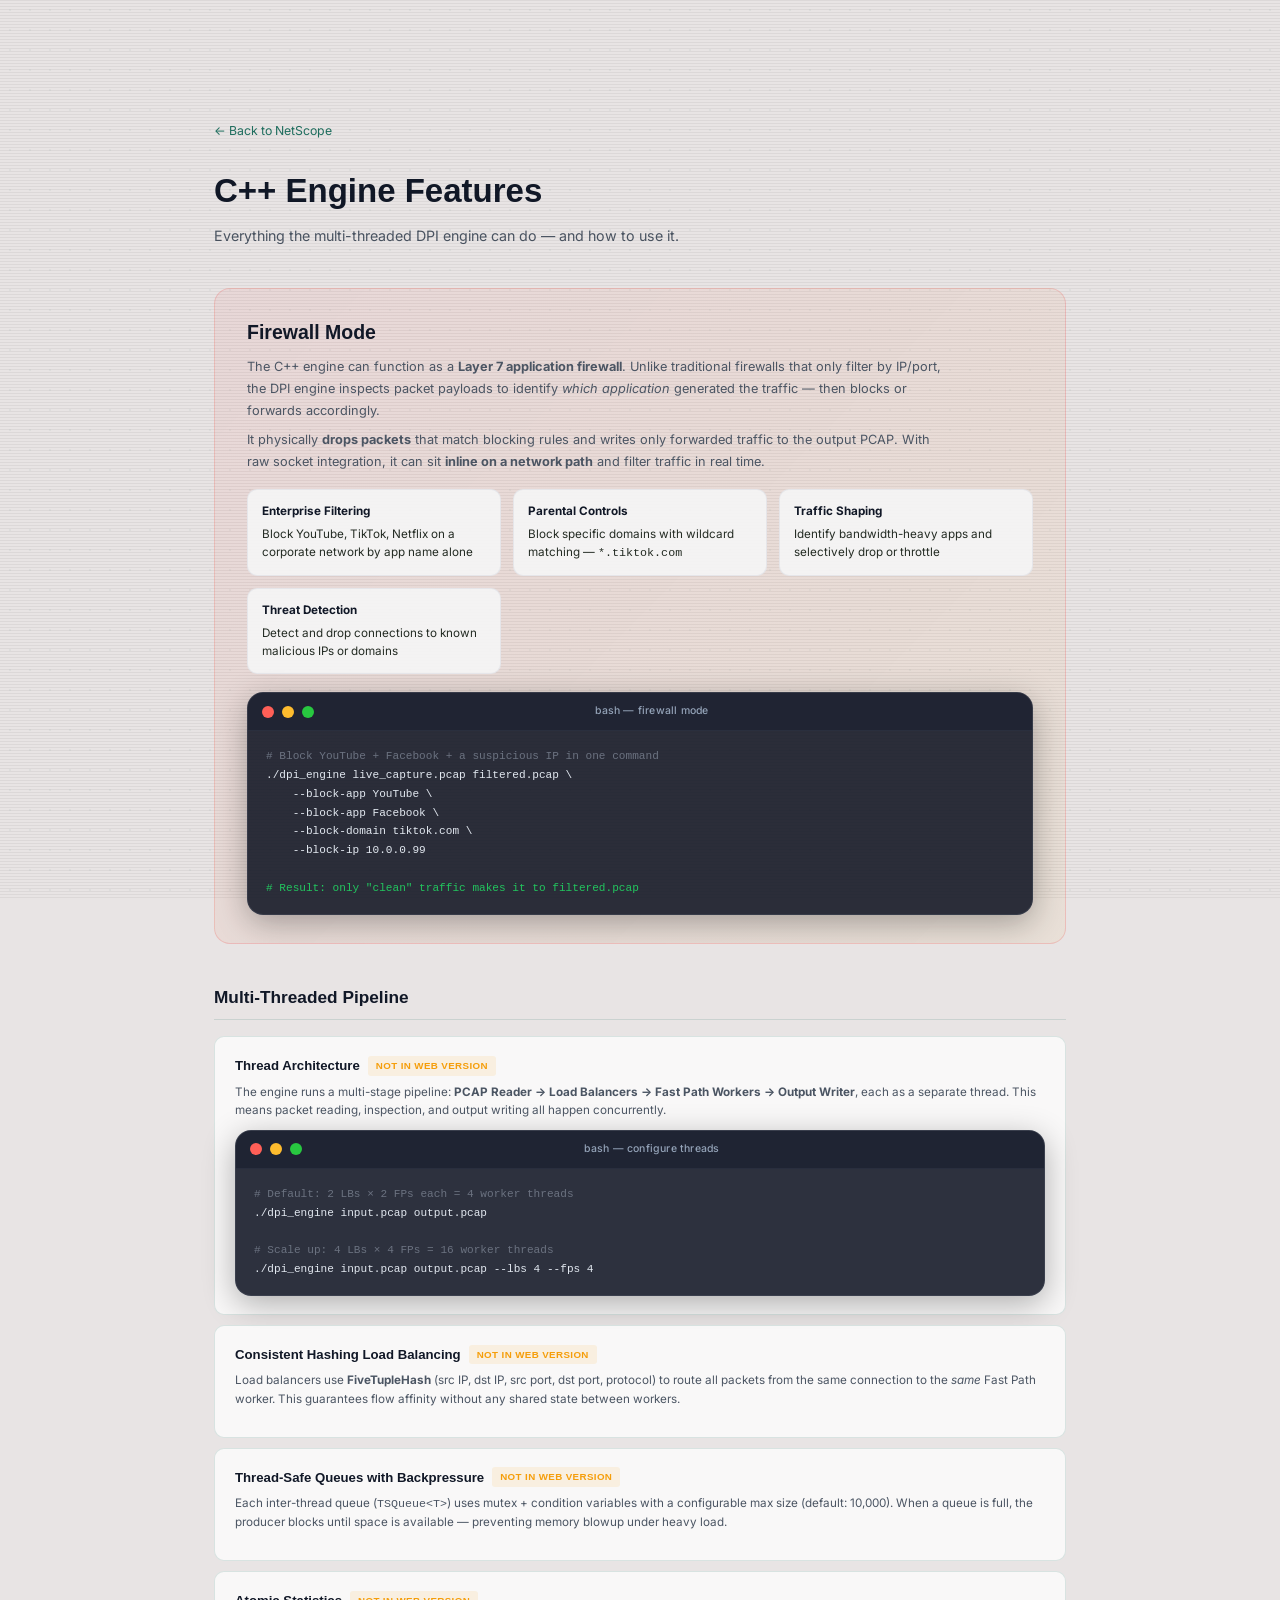
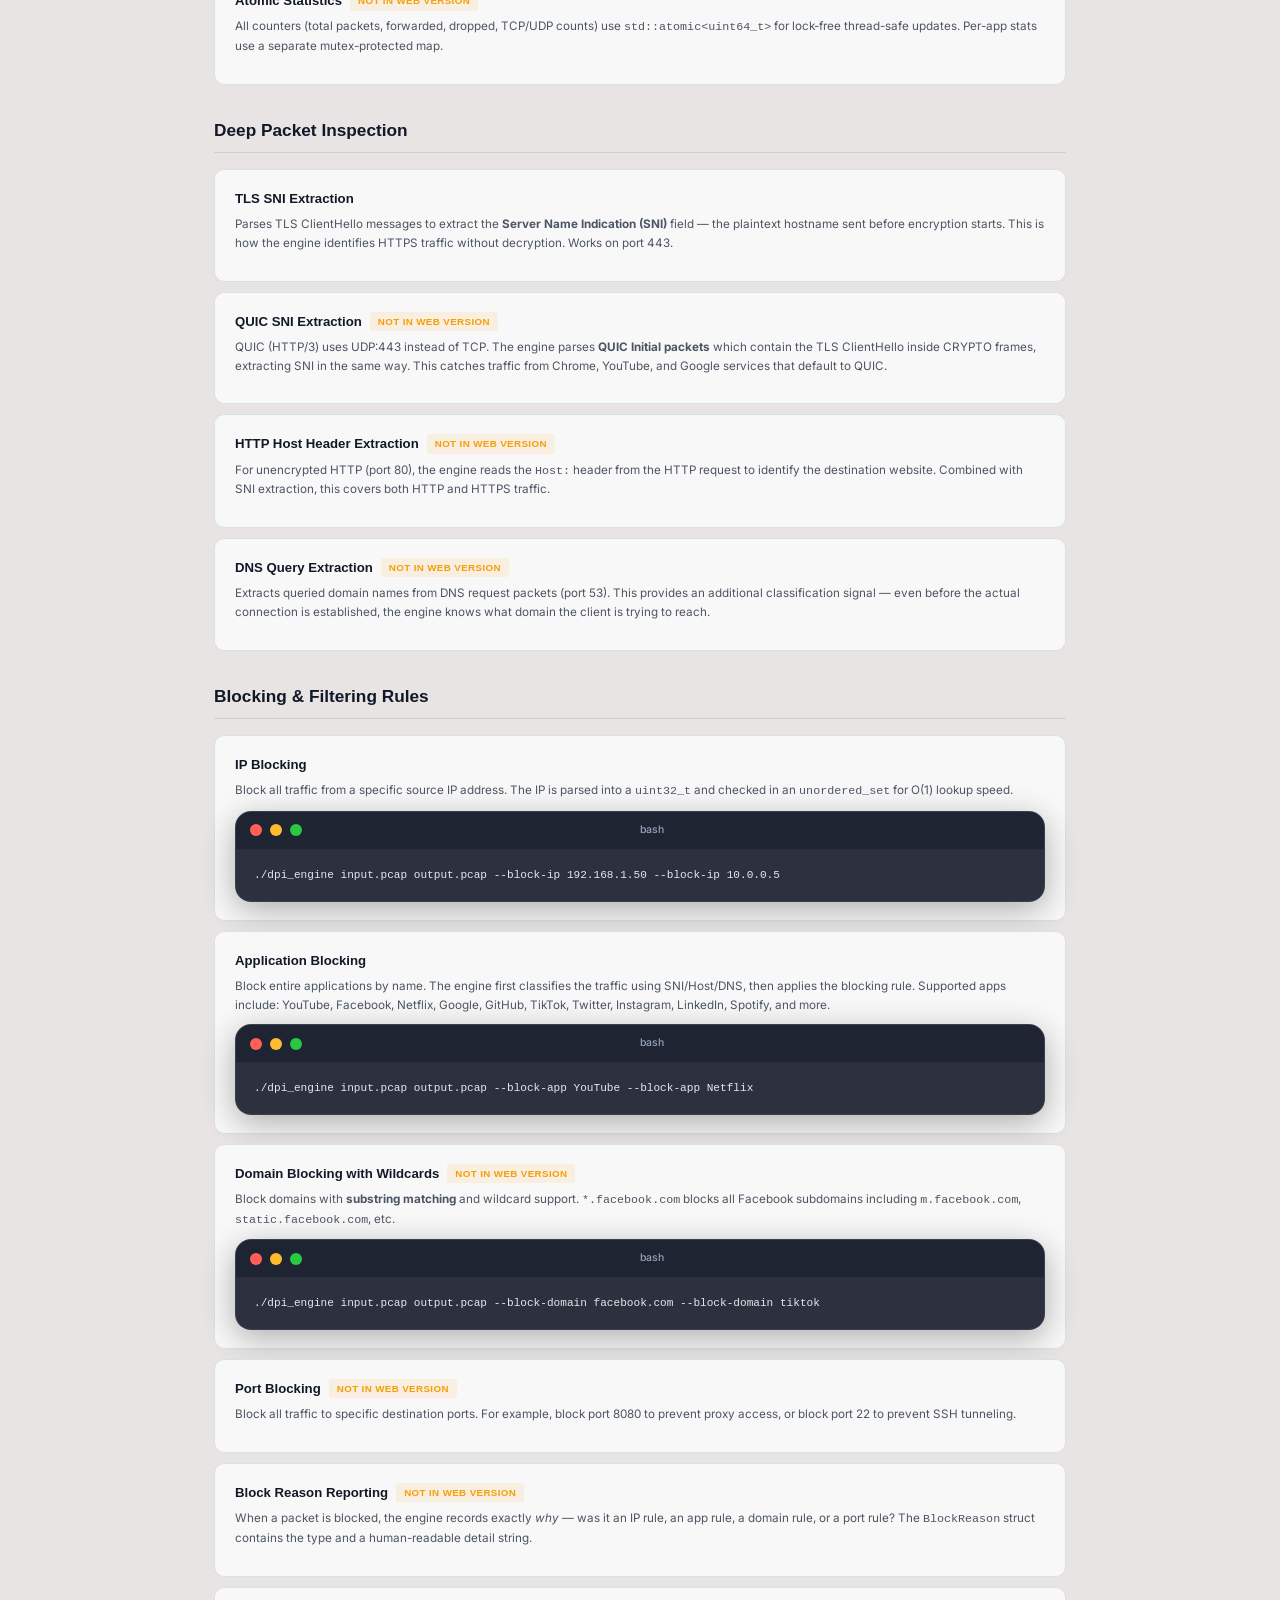
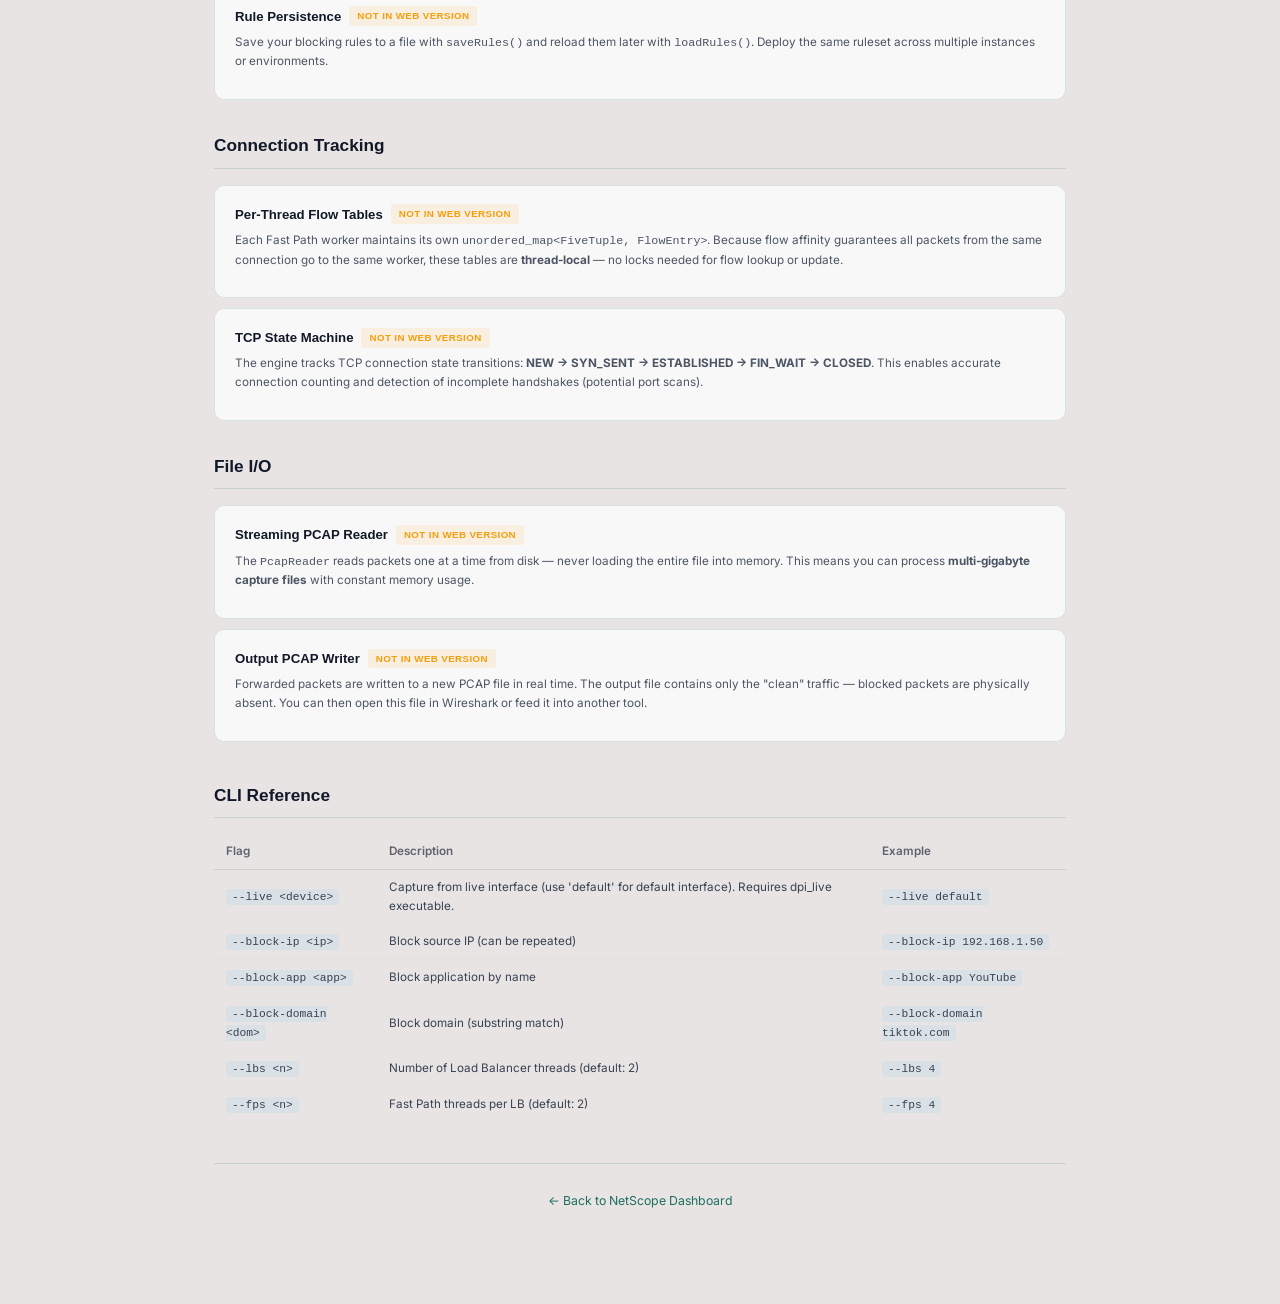
==== commit 987ab235: "color" ====
--- a/cpp_features/index.html
+++ b/cpp_features/index.html
@@ -98,8 +98,8 @@
         }
 
         .fw-use-case {
-            background: rgba(15, 23, 42, 0.4);
-            border: 1px solid rgba(148, 163, 184, 0.08);
+            background: rgba(245, 245, 245, 0.9);
+            border: 1px solid rgba(148, 163, 184, 0.15);
             border-radius: var(--radius-sm);
             padding: 12px 14px;
             font-size: 0.78rem;
@@ -112,7 +112,7 @@
         }
 
         .fw-use-case span {
-            color: var(--text-3);
+            color: #232b23;
         }
 
         /* Feature cards */
@@ -215,7 +215,7 @@
         }
 
         .cli-table tr:hover td {
-            background: rgba(15, 23, 42, 0.3);
+            background: rgba(220, 220, 220, 0.3);
         }
     </style>
 </head>
--- a/style.css
+++ b/style.css
@@ -6,28 +6,28 @@
 
 :root {
     /* Background layers - Cyberpunk Industrial */
-    --bg-0: #070d1a;
-    --bg-1: #0f172a;
-    --bg-2: #1e293b;
-    --bg-3: #334155;
+    --bg-0: #e8e4e4;
+    --bg-1: #F5F5F5;
+    --bg-2: #E8E8E8;
+    --bg-3: #D1D5DB;
 
     /* Surface (glassmorphism) - More frosted, sharper borders */
-    --surface: rgba(15, 23, 42, 0.65);
-    --surface-hover: rgba(30, 41, 59, 0.75);
-    --surface-border: rgba(255, 255, 255, 0.07);
-    --surface-glow: rgba(0, 229, 255, 0.08);
+    --surface: rgba(255, 255, 255, 0.75);
+    --surface-hover: rgba(255, 255, 255, 0.95);
+    --surface-border: rgba(31, 111, 95, 0.15);
+    --surface-glow: rgba(31, 111, 95, 0.1);
 
     /* Text */
-    --text-0: #f8fafc;
-    --text-1: #e2e8f0;
-    --text-2: #8899aa;
-    --text-3: #64748b;
+    --text-0: #111827;
+    --text-1: #374151;
+    --text-2: #4B5563;
+    --text-3: #5e626b;
 
     /* Accents - Cyberpunk/Neon vibes */
-    --accent: #00e5ff;
-    --accent-dim: #00a8cc;
-    --accent-glow: rgba(0, 229, 255, 0.35);
-    --accent-sec: #ff3d6e;
+    --accent: #1F6F5F;
+    --accent-dim: #2FA084;
+    --accent-glow: rgba(31, 111, 95, 0.35);
+    --accent-sec: #6FCF97;
     --success: #10b981;
     --danger: #f43f5e;
     --warning: #f59e0b;
@@ -73,7 +73,7 @@
     position: fixed;
     inset: 0;
     background-image: 
-        radial-gradient(rgba(255, 255, 255, 0.03) 1px, transparent 1px),
+        radial-gradient(rgba(31, 111, 95, 0.05) 1px, transparent 1px),
         linear-gradient(rgba(0, 0, 0, 0.05) 1px, transparent 1px);
     background-size: 20px 20px, 100% 3px;
     pointer-events: none;
@@ -93,7 +93,7 @@
 
 .gradient-text {
     color: var(--accent);
-    text-shadow: 0 0 20px rgba(0, 229, 255, 0.4);
+    text-shadow: 0 0 20px rgba(31, 111, 95, 0.4);
 }
 
 @keyframes gradientShift {
@@ -127,7 +127,7 @@
     right: 0;
     z-index: 1000;
     height: 58px;
-    background: rgba(7, 13, 26, 0.6);
+    background: rgba(238, 238, 238, 0.6);
     backdrop-filter: blur(18px);
     -webkit-backdrop-filter: blur(18px);
     border-bottom: 1px solid transparent;
@@ -135,7 +135,7 @@
 }
 
 .navbar.scrolled {
-    background: rgba(7, 13, 26, 0.88);
+    background: rgba(238, 238, 238, 0.88);
     border-bottom-color: var(--surface-border);
     box-shadow: 0 4px 24px rgba(0, 0, 0, 0.4);
 }
@@ -197,7 +197,7 @@
 
 .navbar-links .nav-link.active {
     color: var(--accent);
-    background: rgba(0, 229, 255, 0.08);
+    background: rgba(31, 111, 95, 0.08);
 }
 
 /* GitHub link accent */
@@ -211,7 +211,7 @@
 .navbar-links .nav-github:hover {
     border-color: var(--accent);
     color: var(--accent);
-    background: rgba(0, 229, 255, 0.06);
+    background: rgba(31, 111, 95, 0.06);
 }
 
 /* Hamburger toggle */
@@ -261,7 +261,7 @@
         align-items: stretch;
         gap: 0;
         padding: 8px 16px 16px;
-        background: rgba(7, 13, 26, 0.97);
+        background: rgba(238, 238, 238, 0.97);
         border-bottom: 1px solid var(--surface-border);
         backdrop-filter: blur(18px);
     }
@@ -352,8 +352,8 @@
     gap: 8px;
     padding: 10px 20px;
     border-radius: var(--radius-sm);
-    border: 1px solid rgba(255, 255, 255, 0.1);
-    background: rgba(15, 23, 42, 0.6);
+    border: 1px solid rgba(31, 111, 95, 0.1);
+    background: rgba(245, 245, 245, 0.6);
     color: var(--text-0);
     font-family: 'Outfit', sans-serif;
     font-size: 0.88rem;
@@ -361,28 +361,28 @@
     cursor: pointer;
     transition: all 0.3s var(--ease);
     backdrop-filter: blur(12px);
-    box-shadow: inset 0 1px 0 rgba(255, 255, 255, 0.05);
+    box-shadow: inset 0 1px 0 rgba(31, 111, 95, 0.08);
 }
 
 .btn:hover {
-    background: rgba(30, 41, 59, 0.8);
+    background: rgba(224, 224, 224, 0.8);
     border-color: var(--accent);
-    box-shadow: 0 0 15px var(--accent-glow), inset 0 0 10px rgba(0, 229, 255, 0.1);
+    box-shadow: 0 0 15px var(--accent-glow), inset 0 0 10px rgba(31, 111, 95, 0.1);
     transform: translateY(-2px);
 }
 
 .btn-primary {
     background: var(--accent);
     border: none;
-    color: #030712; /* Dark color for contrast against cyan background */
-    box-shadow: 0 4px 15px rgba(0, 229, 255, 0.2);
+    color: #ffffff; /* Dark color for contrast against cyan background */
+    box-shadow: 0 4px 15px rgba(31, 111, 95, 0.2);
     transition: all 0.3s var(--ease);
     font-weight: 700;
 }
 
 .btn-primary:hover {
-    background: #00d0e6;
-    box-shadow: 0 8px 25px rgba(0, 229, 255, 0.4);
+    background: #30681f;
+    box-shadow: 0 8px 25px rgba(31, 111, 95, 0.4);
     transform: translateY(-2px);
 }
 
@@ -428,8 +428,8 @@
 .drop-zone:hover,
 .drop-zone.drag-over {
     border-color: var(--accent);
-    background: rgba(0, 229, 255, 0.08);
-    box-shadow: 0 0 30px var(--accent-glow), inset 0 0 20px rgba(0, 229, 255, 0.05);
+    background: rgba(31, 111, 95, 0.08);
+    box-shadow: 0 0 30px var(--accent-glow), inset 0 0 20px rgba(31, 111, 95, 0.05);
 }
 
 .drop-zone.drag-over {
@@ -521,7 +521,7 @@
 }
 
 .stat-card {
-    background: linear-gradient(145deg, rgba(15, 23, 42, 0.8), rgba(3, 7, 18, 0.9));
+    background: linear-gradient(145deg, rgba(255, 255, 255, 0.8), rgba(245, 245, 245, 0.9));
     backdrop-filter: blur(20px);
     border: 1px solid var(--surface-border);
     border-radius: var(--radius-md);
@@ -545,8 +545,8 @@
 }
 
 .stat-card:hover {
-    border-color: rgba(255, 255, 255, 0.15);
-    background: linear-gradient(145deg, rgba(30, 41, 59, 0.8), rgba(15, 23, 42, 0.9));
+    border-color: rgba(31, 111, 95, 0.15);
+    background: linear-gradient(145deg, rgba(224, 224, 224, 0.8), rgba(245, 245, 245, 0.9));
     transform: translateY(-4px) scale(1.02);
     box-shadow: 0 12px 35px rgba(0, 0, 0, 0.3);
 }
@@ -567,7 +567,7 @@
     font-weight: 800;
     color: var(--text-0);
     font-variant-numeric: tabular-nums;
-    text-shadow: 0 0 20px rgba(255, 255, 255, 0.1);
+    text-shadow: 0 0 20px rgba(31, 111, 95, 0.1);
     margin: 4px 0;
 }
 
@@ -593,7 +593,7 @@
 }
 
 .panel {
-    background: linear-gradient(180deg, rgba(15, 23, 42, 0.6), rgba(3, 7, 18, 0.8));
+    background: linear-gradient(180deg, rgba(245, 245, 245, 0.6), rgba(209, 213, 219, 0.8));
     backdrop-filter: blur(24px);
     border: 1px solid var(--surface-border);
     border-radius: var(--radius-md);
@@ -604,8 +604,8 @@
 }
 
 .panel:hover {
-    border-color: rgba(0, 229, 255, 0.25);
-    box-shadow: inset 0 1px 0 rgba(255,255,255,0.05), 0 8px 30px rgba(0, 229, 255, 0.08);
+    border-color: rgba(31, 111, 95, 0.25);
+    box-shadow: inset 0 1px 0 rgba(255,255,255,0.05), 0 8px 30px rgba(31, 111, 95, 0.08);
 }
 
 .panel-header {
@@ -676,7 +676,7 @@
     border-bottom: 1px solid var(--surface-border);
     position: sticky;
     top: 0;
-    background: rgba(15, 23, 42, 0.95);
+    background: rgba(245, 245, 245, 0.95);
     backdrop-filter: blur(12px);
     z-index: 1;
     box-shadow: 0 4px 10px rgba(0,0,0,0.1);
@@ -763,7 +763,7 @@
     font-size: 0.68rem;
     line-height: 1.4;
     color: var(--text-2);
-    background: rgba(15, 23, 42, 0.6);
+    background: rgba(245, 245, 245, 0.6);
     padding: 3px 8px;
     border-radius: 4px;
     max-width: 200px;
@@ -1001,7 +1001,7 @@
     letter-spacing: -0.02em;
     line-height: 1.1;
     margin-bottom: 16px;
-    text-shadow: 0 0 40px rgba(0, 229, 255, 0.3);
+    text-shadow: 0 0 40px rgba(31, 111, 95, 0.3);
 }
 
 @media (max-width: 768px) {
@@ -1062,7 +1062,7 @@
     font-weight: 900;
     color: var(--text-0);
     font-variant-numeric: tabular-nums;
-    text-shadow: 0 0 20px rgba(255, 255, 255, 0.1);
+    text-shadow: 0 0 20px rgba(31, 111, 95, 0.1);
 }
 
 .hero-stat-label {
@@ -1131,7 +1131,7 @@
     padding: 14px 20px;
     border-radius: var(--radius-sm);
     background: transparent;
-    border: 1px dashed rgba(255, 255, 255, 0.15);
+    border: 1px dashed rgba(31, 111, 95, 0.15);
     transition: all 0.3s var(--ease);
     min-width: 120px;
 }
@@ -1139,7 +1139,7 @@
 .arch-stage:hover {
     border-color: var(--accent);
     transform: translateY(-2px);
-    background: rgba(0, 229, 255, 0.05);
+    background: rgba(31, 111, 95, 0.05);
 }
 
 .arch-stage-icon {
@@ -1163,7 +1163,7 @@
 }
 
 .arch-arrow {
-    color: rgba(0, 229, 255, 0.4);
+    color: rgba(31, 111, 95, 0.4);
     flex-shrink: 0;
     animation: flowPulse 2s ease-in-out infinite;
 }
@@ -1193,7 +1193,7 @@
 }
 
 .arch-detail-card {
-    background: rgba(15, 23, 42, 0.4);
+    background: rgba(245, 245, 245, 0.4);
     backdrop-filter: blur(10px);
     border: 1px solid var(--surface-border);
     border-radius: 0;
@@ -1204,9 +1204,9 @@
 }
 
 .arch-detail-card:hover {
-    border-color: rgba(0, 229, 255, 0.3);
+    border-color: rgba(31, 111, 95, 0.3);
     transform: translateY(-4px);
-    box-shadow: inset 0 0 20px rgba(0, 229, 255, 0.05), 0 12px 30px rgba(0, 0, 0, 0.3);
+    box-shadow: inset 0 0 20px rgba(31, 111, 95, 0.05), 0 12px 30px rgba(0, 0, 0, 0.3);
 }
 
 .arch-detail-num {
@@ -1224,13 +1224,13 @@
 .arch-detail-card h3 {
     font-family: 'Syne', sans-serif;
     font-size: 1.1rem;
-    color: #ffffff;
+    color: #111827;
     font-weight: 700;
     margin-bottom: 10px;
 }
 
 .arch-detail-card p {
-    color: #8899aa;
+    color: #4b5563;
     font-family: 'Inter', sans-serif;
     font-size: 0.82rem;
     line-height: 1.65;
@@ -1238,7 +1238,7 @@
 }
 
 .arch-detail-card code {
-    background: rgba(3, 7, 18, 0.8);
+    background: rgba(209, 213, 219, 0.8);
     color: var(--accent);
     padding: 3px 8px;
     border-radius: 999px;
@@ -1253,7 +1253,7 @@
     text-transform: uppercase;
     letter-spacing: 0.1em;
     padding-top: 10px;
-    border-top: 1px solid rgba(255, 255, 255, 0.05);
+    border-top: 1px solid rgba(31, 111, 95, 0.08);
 }
 
 /* Design Decision Cards */
@@ -1282,7 +1282,7 @@
 }
 
 .decision-card {
-    background: rgba(15, 23, 42, 0.4);
+    background: rgba(245, 245, 245, 0.4);
     border: 1px solid var(--surface-border);
     border-radius: 0;
     padding: 22px 20px;
@@ -1304,12 +1304,12 @@
 .decision-card h4 {
     font-family: 'Syne', sans-serif;
     font-size: 0.95rem;
-    color: #ffffff;
+    color: #252323;
     margin-bottom: 8px;
 }
 
 .decision-card p {
-    color: #8899aa;
+    color: #383f45;
     font-family: 'Inter', sans-serif;
     font-size: 0.8rem;
     line-height: 1.6;
@@ -1436,7 +1436,7 @@
     margin-top: 4px;
     padding: 3px 10px;
     border-radius: 4px;
-    background: rgba(15, 23, 42, 0.6);
+    background: rgba(245, 245, 245, 0.6);
     color: var(--accent);
     font-size: 0.7rem;
     font-family: 'Courier New', Consolas, monospace;
@@ -1590,7 +1590,7 @@
 }
 
 .sni-match-list code {
-    background: rgba(15, 23, 42, 0.6);
+    background: rgba(245, 245, 245, 0.6);
     color: var(--accent);
     padding: 3px 8px;
     border-radius: 4px;
@@ -1707,7 +1707,7 @@
     flex: 1;
     text-align: center;
     font-size: 0.7rem;
-    color: var(--text-3);
+    color: #94a3b8; /* Light gray for dark terminal bar */
     font-weight: 500;
     letter-spacing: 0.02em;
     margin-right: 36px;
@@ -1728,14 +1728,14 @@
     font-family: 'Courier New', Consolas, monospace;
     font-size: 0.74rem;
     line-height: 1.7;
-    color: var(--text-1);
+    color: #e2e8f0; /* Light text for dark terminal */
     overflow-x: auto;
     white-space: pre;
     margin: 0;
 }
 
 .code-comment {
-    color: #6b7280;
+    color: #94a3b8; /* Lighter grey for better contrast on black */
 }
 
 .code-keyword {
@@ -1840,7 +1840,7 @@
 /* ─── Showcase (shared) ───────────────────────────────────────────────────── */
 
 .showcase-card {
-    background: linear-gradient(180deg, rgba(15, 23, 42, 0.6), rgba(3, 7, 18, 0.8));
+    background: linear-gradient(180deg, rgba(245, 245, 245, 0.6), rgba(209, 213, 219, 0.8));
     backdrop-filter: blur(24px);
     border: 1px solid var(--surface-border);
     border-radius: var(--radius-md);
@@ -1851,8 +1851,8 @@
 }
 
 .showcase-card:hover {
-    border-color: rgba(0, 229, 255, 0.25);
-    box-shadow: 0 8px 30px rgba(0, 229, 255, 0.08);
+    border-color: rgba(31, 111, 95, 0.25);
+    box-shadow: 0 8px 30px rgba(31, 111, 95, 0.08);
 }
 
 .showcase-card-icon {
@@ -1881,7 +1881,7 @@
     letter-spacing: 0.05em;
     color: var(--text-3);
     border-bottom: 1px solid var(--surface-border);
-    background: rgba(15, 23, 42, 0.3);
+    background: rgba(245, 245, 245, 0.3);
 }
 
 .compare-table td {
@@ -1943,7 +1943,7 @@
     padding: 28px 26px;
     border-right: 1px solid var(--surface-border);
     border-bottom: 1px solid var(--surface-border);
-    background: rgba(15, 23, 42, 0.3);
+    background: rgba(245, 245, 245, 0.3);
     transition: background 0.3s var(--ease);
     min-width: 0;
 }
@@ -1969,7 +1969,7 @@
 }
 
 .challenge-card:hover {
-    background: rgba(0, 229, 255, 0.04);
+    background: rgba(31, 111, 95, 0.04);
 }
 
 .challenge-num {
@@ -2018,13 +2018,13 @@
     letter-spacing: 0.09em;
     color: rgba(255, 255, 255, 0.3);
     padding-top: 10px;
-    border-top: 1px solid rgba(255, 255, 255, 0.05);
+    border-top: 1px solid rgba(31, 111, 95, 0.08);
 }
 
 /* ─── What I Learned ──────────────────────────────────────────────────────── */
 
 .learned-section {
-    background: rgba(15, 23, 42, 0.35);
+    background: rgba(245, 245, 245, 0.35);
     border: 1px solid var(--surface-border);
     border-radius: var(--radius-md);
     padding: 36px 32px;
@@ -2079,14 +2079,14 @@
     padding: 20px 14px;
     border-radius: var(--radius-sm);
     border: 1px solid var(--surface-border);
-    background: rgba(3, 7, 18, 0.4);
+    background: rgba(209, 213, 219, 0.4);
     transition: all 0.3s var(--ease);
     min-width: 0;
 }
 
 .learned-item:hover {
-    border-color: rgba(0, 229, 255, 0.2);
-    background: rgba(0, 229, 255, 0.04);
+    border-color: rgba(31, 111, 95, 0.2);
+    background: rgba(31, 111, 95, 0.04);
     transform: translateY(-3px);
     box-shadow: 0 8px 24px rgba(0, 0, 0, 0.2);
 }
@@ -2265,7 +2265,7 @@
     .speed-control {
         width: 100%;
         justify-content: space-between;
-        background: rgba(15, 23, 42, 0.4);
+        background: rgba(245, 245, 245, 0.4);
         padding: 8px 12px;
         border-radius: var(--radius-sm);
     }
@@ -2297,13 +2297,13 @@
 }
 
 ::-webkit-scrollbar-thumb {
-    background: rgba(0, 229, 255, 0.2);
+    background: rgba(31, 111, 95, 0.2);
     border-radius: 3px;
 }
 
 ::-webkit-scrollbar-thumb:hover {
-    background: rgba(0, 229, 255, 0.5);
-    box-shadow: 0 0 8px rgba(0, 229, 255, 0.4);
+    background: rgba(31, 111, 95, 0.5);
+    box-shadow: 0 0 8px rgba(31, 111, 95, 0.4);
 }
 
 /* ─── Connection Flow Map ─────────────────────────────────────────────────── */
@@ -2336,12 +2336,12 @@
     justify-content: space-between;
     padding: 10px 14px;
     cursor: pointer;
-    background: rgba(15, 23, 42, 0.3);
+    background: rgba(245, 245, 245, 0.3);
     transition: background 0.2s var(--ease);
 }
 
 .flow-group-header:hover {
-    background: rgba(15, 23, 42, 0.5);
+    background: rgba(245, 245, 245, 0.5);
 }
 
 .flow-group-left {
@@ -2616,7 +2616,7 @@
     top: 0;
     width: 100%;
     height: 100%;
-    background-color: rgba(7, 13, 26, 0.85); /* Deep navy base */
+    background-color: rgba(238, 238, 238, 0.85); /* Deep navy base */
     backdrop-filter: blur(8px);
     opacity: 0;
     transition: opacity 0.3s ease, visibility 0.3s ease;
@@ -2632,7 +2632,7 @@
     background: var(--surface);
     border: 1px solid var(--surface-border);
     border-radius: var(--radius-lg);
-    box-shadow: 0 24px 48px rgba(0, 0, 0, 0.6), 0 0 0 1px rgba(0, 229, 255, 0.1);
+    box-shadow: 0 24px 48px rgba(0, 0, 0, 0.6), 0 0 0 1px rgba(31, 111, 95, 0.1);
     width: 90%;
     max-width: 900px;
     max-height: 90vh;
@@ -2673,7 +2673,7 @@
     align-items: center;
     padding: 16px 24px;
     border-bottom: 1px solid var(--surface-border);
-    background: rgba(15, 23, 42, 0.6);
+    background: rgba(245, 245, 245, 0.6);
 }
 
 .modal-header h3 {
@@ -2731,11 +2731,11 @@
     font-family: 'JetBrains Mono', monospace;
     font-size: 0.85rem;
     line-height: 1.6;
-    color: var(--text-1);
+    color: #e2e8f0; /* Light text for dark terminal bg */
     background: #0b1120;
     padding: 16px;
     border-radius: var(--radius-sm);
-    border: 1px solid rgba(255, 255, 255, 0.05);
+    border: 1px solid rgba(31, 111, 95, 0.08);
     overflow-x: auto;
     white-space: pre;
     flex-grow: 1;
@@ -2829,7 +2829,7 @@
     margin-top: 6px;
     padding: 2px 8px;
     border-radius: 20px;
-    background: rgba(0, 229, 255, 0.1);
+    background: rgba(31, 111, 95, 0.1);
     color: var(--accent);
     font-size: 0.75rem;
     font-weight: 600;
